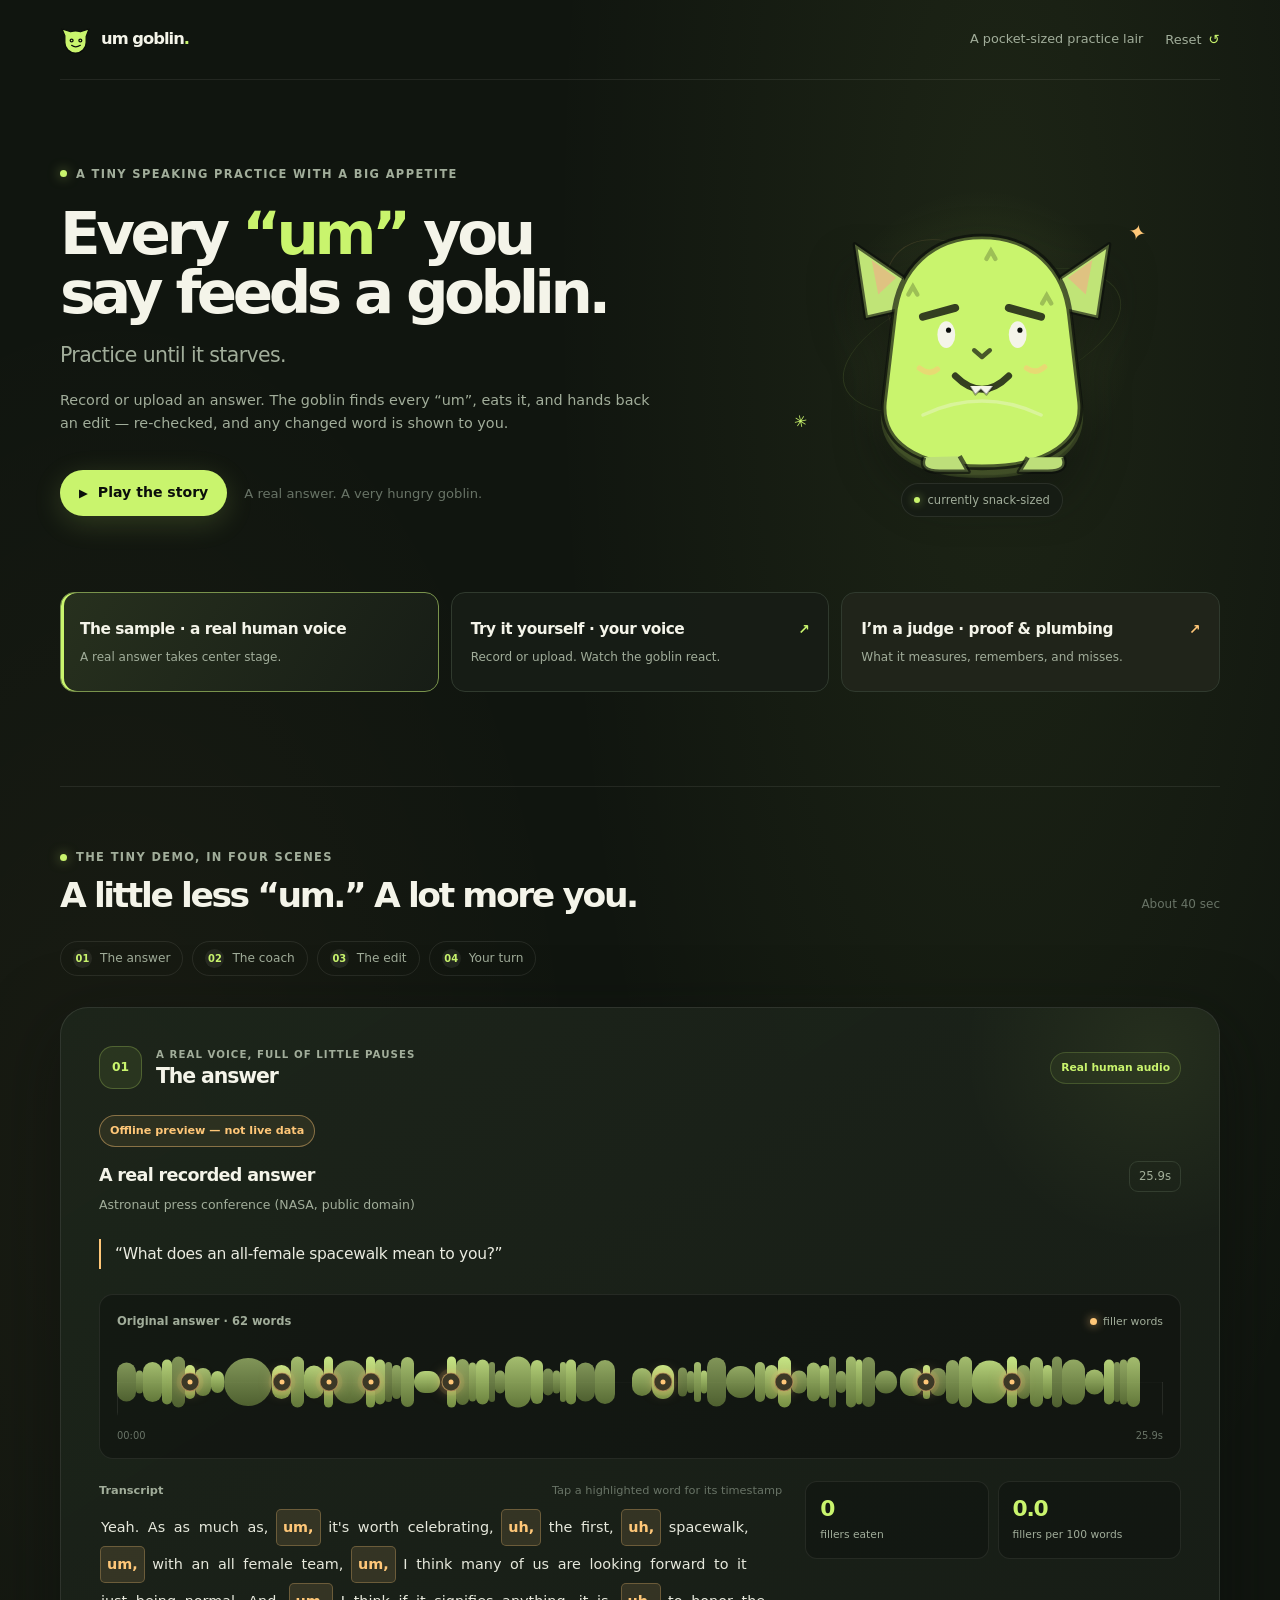
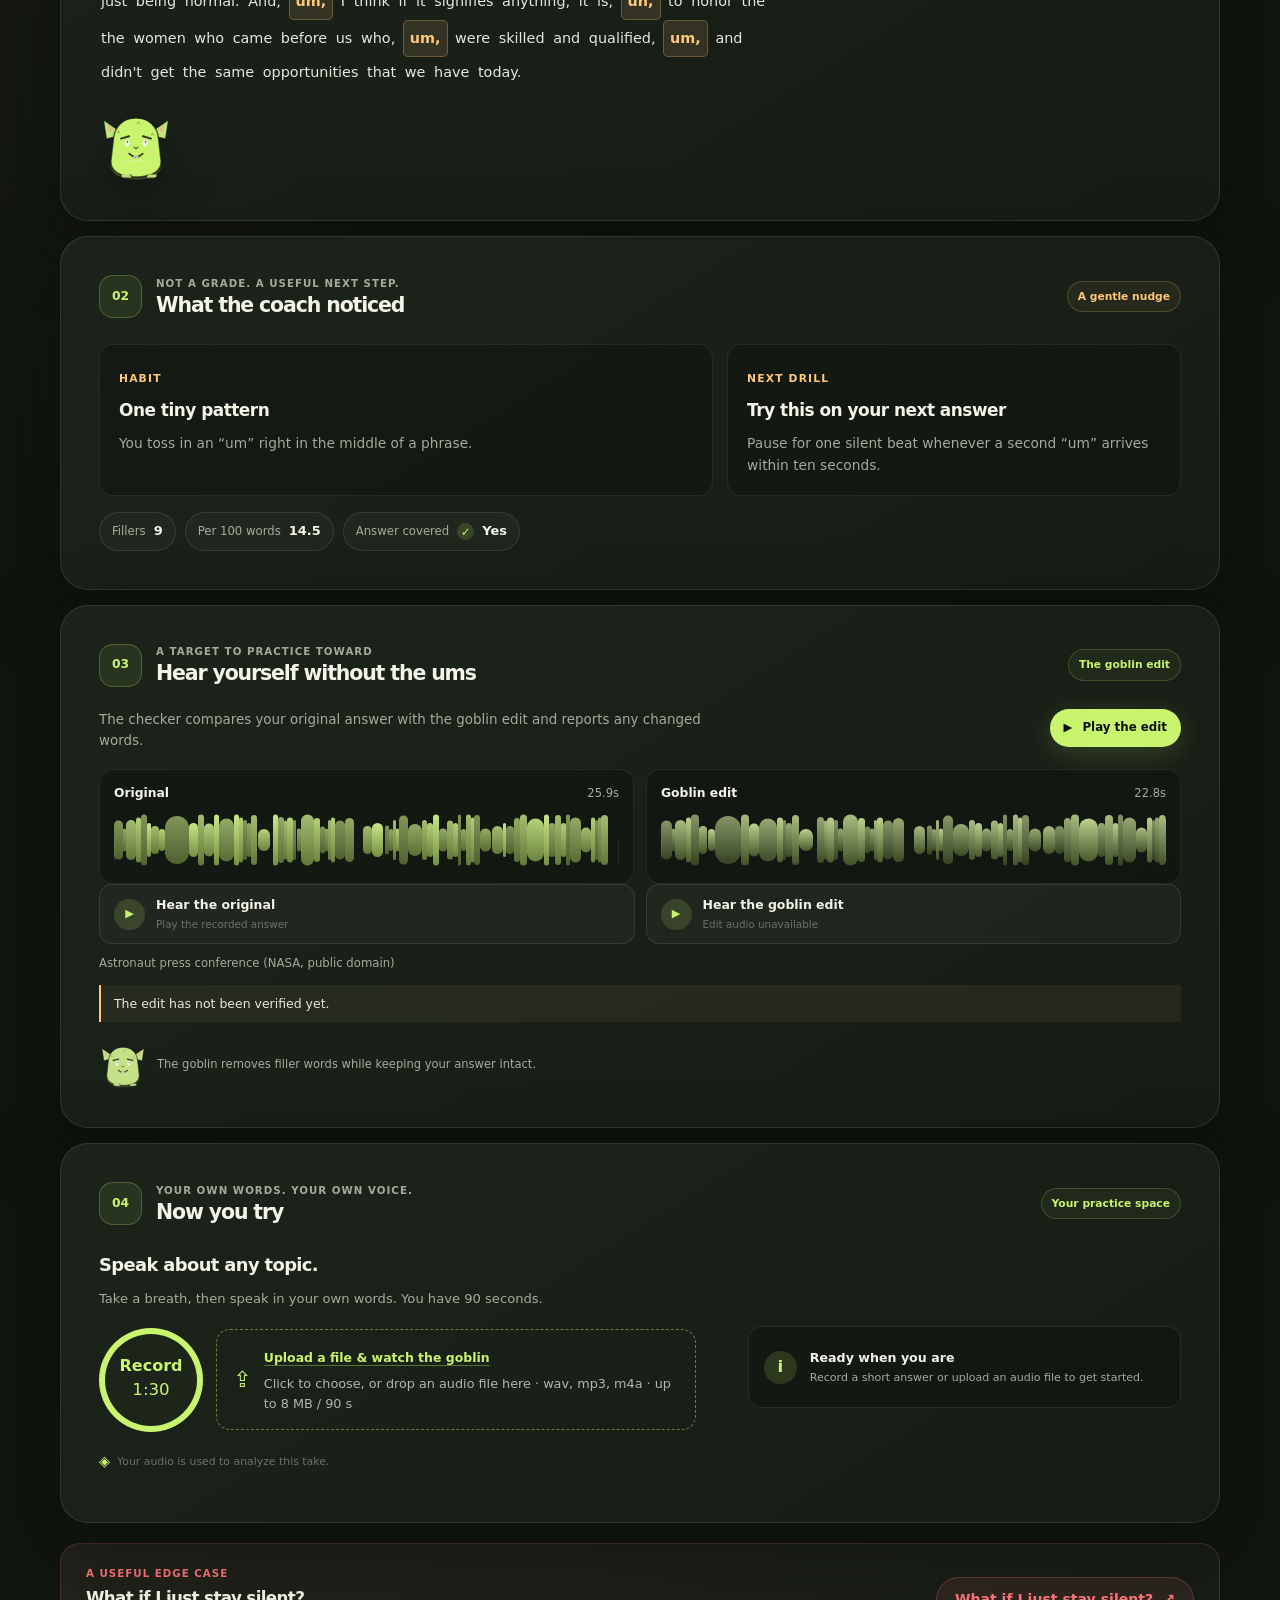
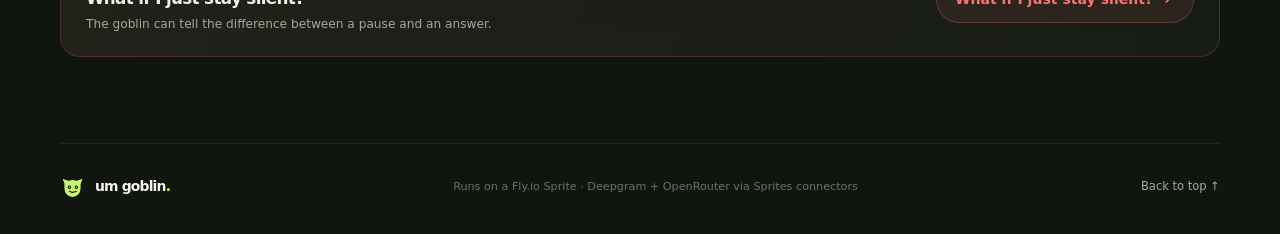
==== public/index.html @ f47adf3f "Wire v0 UI to the live pipeline; narrated story, upload/record/drag-and-drop, checker, QA + live E2E" ====
<!doctype html>
<html lang="en">
  <head>
    <meta charset="utf-8" />
    <meta name="viewport" content="width=device-width, initial-scale=1" />
    <meta name="theme-color" content="#111610" />
    <meta name="description" content="A tiny speaking practice with a big appetite. Feed the goblin your filler words, then practice until it starves." />
    <title>Um Goblin — speaking practice with a big appetite</title>
    <link rel="stylesheet" href="./styles.css" />
    <script defer src="./take.js"></script>
    <script defer src="./app.js"></script>
  </head>
  <body class="ug-body">
    <a class="ug-skip-link" href="#ug-main">Skip to the story</a>
    <header class="ug-topbar">
      <a class="ug-brand" href="#top" aria-label="Um Goblin home">
        <span class="ug-brand-mark" aria-hidden="true">
          <svg viewBox="0 0 32 32" role="presentation"><path d="M5 12 2 5l9 3a15 15 0 0 1 10 0l9-3-3 8v6a11 11 0 0 1-22 0z"/><circle cx="12" cy="17" r="1.5"/><circle cx="21" cy="17" r="1.5"/><path d="M12 22q4 3 9 0"/></svg>
        </span>
        <span class="ug-brand-word">um goblin<span class="ug-brand-period">.</span></span>
      </a>
      <div class="ug-topbar-right">
        <span class="ug-topbar-note">A pocket-sized practice lair</span>
        <button class="ug-reset-button" type="button" data-action="reset">Reset <span aria-hidden="true">↺</span></button>
      </div>
    </header>

    <main id="ug-main" class="ug-main">
      <section id="top" class="ug-hero" aria-labelledby="ug-hero-title">
        <div class="ug-hero-copy" id="ug-hero-copy"></div>
        <div class="ug-hero-art-wrap" aria-label="An original green goblin, ready for a snack">
          <div class="ug-art-orbit ug-art-orbit-one"></div>
          <div class="ug-art-orbit ug-art-orbit-two"></div>
          <span class="ug-art-spark ug-art-spark-one" aria-hidden="true">✦</span>
          <span class="ug-art-spark ug-art-spark-two" aria-hidden="true">✳</span>
          <div class="ug-goblin-art ug-goblin-hero" id="ug-hero-goblin" aria-hidden="true">
            <svg viewBox="0 0 260 265" role="presentation" class="ug-goblin-svg">
              <path class="ug-ear" d="M60 76 16 46l10 66 39-9M200 76l44-30-10 66-39-9" />
              <path class="ug-ear-inner" d="m53 76-22-16 6 31m170-15 22-16-6 31" />
              <path class="ug-goblin-body" d="M51 111c4-43 34-72 79-72s75 29 79 72l9 77c3 34-27 58-88 58s-91-24-88-58z" />
              <path class="ug-brow" d="m77 111 29-8m48 0 29 8" />
              <ellipse class="ug-eye" cx="98" cy="127" rx="8" ry="12" />
              <ellipse class="ug-eye" cx="162" cy="127" rx="8" ry="12" />
              <circle class="ug-eye-glint" cx="100" cy="123" r="2.3" />
              <circle class="ug-eye-glint" cx="164" cy="123" r="2.3" />
              <path class="ug-nose" d="m123 141 7 6 7-6" />
              <path class="ug-mouth" id="ug-hero-mouth" d="M106 164q24 24 48 0" />
              <path class="ug-tooth" d="m119 173 5 8 5-5 5 5 6-8" />
              <path class="ug-cheek" d="M74 157q9 7 16 1m80-1q8 6 16-1" />
              <path class="ug-tummy" d="M77 199q53-25 106 0" />
              <path class="ug-foot" d="M78 237q-5 13 14 13h26l-8-14m61 1-8 13h26q19 0 14-13" />
              <path class="ug-spot" d="m64 91 4-7 4 7m112 8 4-7 4 7m-58-40 4-7 4 7" />
            </svg>
          </div>
          <div class="ug-art-caption"><span class="ug-status-pip"></span> currently snack-sized</div>
        </div>
      </section>

      <nav class="ug-entry-nav" id="ug-entry-cards" aria-label="Choose your way in"></nav>

      <section class="ug-story-shell" id="ug-story" aria-labelledby="ug-story-title">
        <div class="ug-story-heading">
          <div>
            <p class="ug-eyebrow"><span class="ug-eyebrow-dot"></span>The tiny demo, in four scenes</p>
            <h2 id="ug-story-title">A little less “um.” A lot more you.</h2>
          </div>
          <div class="ug-story-controls">
            <span class="ug-story-time" id="ug-story-time"></span>
          </div>
        </div>
        <div class="ug-story-guide" id="ug-story-guide" hidden aria-live="polite">
          <div class="ug-story-guide-top"><strong id="ug-story-progress">Scene 1/4</strong><div class="ug-story-progress-track" role="progressbar" aria-label="Story progress" aria-valuemin="1" aria-valuemax="4" aria-valuenow="1"><span id="ug-story-progress-fill"></span></div><div class="ug-story-guide-actions"><button class="ug-story-control" type="button" data-action="pause-story" id="ug-story-pause">Pause</button><button class="ug-story-control" type="button" data-action="skip-story">Skip story</button></div></div>
          <p id="ug-story-caption">Listen: a real astronaut answer. Every glowing mark is an “um.”</p>
          <div class="ug-story-guide-bottom"><button class="ug-story-control ug-story-control-next" type="button" data-action="next-story" id="ug-story-next">Next ›</button></div>
        </div>
        <div class="ug-story-end-actions" id="ug-story-end-actions" hidden><button class="ug-story-control" type="button" data-action="replay-story">↺ Watch again</button><button class="ug-story-control ug-story-control-next" type="button" data-action="try-now">🎙 Try it with your voice</button></div>
        <nav class="ug-scene-nav" aria-label="Story scenes">
          <a href="#ug-scene-take"><span class="ug-scene-nav-number" data-scene-number="0"></span><span>The answer</span></a>
          <a href="#ug-scene-coach"><span class="ug-scene-nav-number" data-scene-number="1"></span><span>The coach</span></a>
          <a href="#ug-scene-edit"><span class="ug-scene-nav-number" data-scene-number="2"></span><span>The edit</span></a>
          <a href="#ug-scene-try"><span class="ug-scene-nav-number" data-scene-number="3"></span><span>Your turn</span></a>
        </nav>

        <article class="ug-scene-card ug-scene-answer" id="ug-scene-take" aria-labelledby="ug-take-title">
          <div class="ug-scene-heading"><span class="ug-scene-index" data-scene-number="0"></span><div><p class="ug-kicker">A real voice, full of little pauses</p><h3 id="ug-take-title">The answer</h3></div><span class="ug-scene-tag">Real human audio</span></div>
          <div id="ug-take-content"></div>
        </article>

        <article class="ug-scene-card" id="ug-scene-coach" aria-labelledby="ug-coach-title">
          <div class="ug-scene-heading"><span class="ug-scene-index" data-scene-number="1"></span><div><p class="ug-kicker">Not a grade. A useful next step.</p><h3 id="ug-coach-title">What the coach noticed</h3></div><span class="ug-scene-tag ug-scene-tag-amber">A gentle nudge</span></div>
          <div id="ug-coach-content"></div>
        </article>

        <article class="ug-scene-card" id="ug-scene-edit" aria-labelledby="ug-edit-title">
          <div class="ug-scene-heading"><span class="ug-scene-index" data-scene-number="2"></span><div><p class="ug-kicker">A target to practice toward</p><h3 id="ug-edit-title">Hear yourself without the ums</h3></div><span class="ug-scene-tag">The goblin edit</span></div>
          <div id="ug-edit-content"></div>
          <div class="ug-story-comparison" id="ug-story-comparison" hidden><strong id="ug-story-word-counts"></strong><p id="ug-story-changed-words"></p></div>
        </article>

        <article class="ug-scene-card ug-try-card" id="ug-scene-try" aria-labelledby="ug-try-title">
          <div class="ug-scene-heading"><span class="ug-scene-index" data-scene-number="3"></span><div><p class="ug-kicker">Your own words. Your own voice.</p><h3 id="ug-try-title">Now you try</h3></div><span class="ug-scene-tag ug-scene-tag-lime">Your practice space</span></div>
          <div id="ug-try-content"></div>
        </article>

        <section class="ug-silence-check" aria-labelledby="ug-silence-title">
          <div class="ug-silence-copy"><p class="ug-kicker">A useful edge case</p><h3 id="ug-silence-title">What if I just stay silent?</h3><p>The goblin can tell the difference between a pause and an answer.</p></div>
          <button class="ug-button ug-button-blocked" type="button" data-action="silence">What if I just stay silent? <span aria-hidden="true">↗</span></button>
          <div class="ug-silence-result" id="ug-silence-result" hidden aria-live="polite"></div>
        </section>
      </section>
    </main>

    <div class="ug-eating-spotlight" id="ug-eating-spotlight" hidden aria-hidden="true">
      <div class="ug-spotlight-shade"></div>
      <div class="ug-spotlight-content">
        <p class="ug-spotlight-kicker">THE GOBLIN’S BIG MOMENT</p>
        <div class="ug-spotlight-goblin" id="ug-spotlight-goblin"></div>
        <p class="ug-spotlight-caption" id="ug-spotlight-caption"></p>
        <div class="ug-spotlight-transcript" id="ug-spotlight-transcript"></div>
        <div class="ug-spotlight-controls"><button class="ug-story-control" type="button" data-action="pause-story">Pause</button><button class="ug-story-control" type="button" data-action="skip-story">Skip story</button><button class="ug-story-control" type="button" data-action="reset">Reset</button>
        <button class="ug-story-control ug-spotlight-next" type="button" data-action="next-story">Next ›</button>
        </div>
      </div>
    </div>

    <aside class="ug-judge-drawer" id="ug-judge-drawer" role="dialog" aria-modal="true" aria-labelledby="ug-judge-title" hidden>
      <div class="ug-drawer-backdrop" data-action="close-judge" tabindex="-1" aria-hidden="true"></div>
      <div class="ug-drawer-panel">
        <div class="ug-drawer-header"><div><p class="ug-eyebrow"><span class="ug-eyebrow-dot"></span>Proof &amp; plumbing</p><h2 id="ug-judge-title">Okay, judge away.</h2></div><button class="ug-icon-button" type="button" data-action="close-judge" aria-label="Close judge panel">×</button></div>
        <div class="ug-judge-content" id="ug-judge-content"></div>
      </div>
    </aside>

    <footer class="ug-footer">
      <a class="ug-brand ug-footer-brand" href="#top"><span class="ug-brand-mark" aria-hidden="true"><svg viewBox="0 0 32 32" role="presentation"><path d="M5 12 2 5l9 3a15 15 0 0 1 10 0l9-3-3 8v6a11 11 0 0 1-22 0z"/><circle cx="12" cy="17" r="1.5"/><circle cx="21" cy="17" r="1.5"/><path d="M12 22q4 3 9 0"/></svg></span><span class="ug-brand-word">um goblin<span class="ug-brand-period">.</span></span></a>
      <p>Runs on a Fly.io Sprite <span aria-hidden="true">·</span> Deepgram + OpenRouter via Sprites connectors</p>
      <a class="ug-back-top" href="#top">Back to top ↑</a>
    </footer>
    <div class="ug-toast" id="ug-toast" role="status" aria-live="polite"></div>
  </body>
</html>
---- public/styles.css ----
:root {
  color-scheme: dark;
  --ug-lime: #c9f46d;
  --ug-amber: #ffc778;
  --ug-blocked: #ff777b;
  --ug-night: #10150f;
  --ug-deep: #0b0e0b;
  --ug-panel: #171d16;
  --ug-panel-raised: #1d251b;
  --ug-line: #303a2e;
  --ug-copy: #f4f4e9;
  --ug-muted: #a1ad9a;
  --ug-dim: #687366;
  --ug-shadow: 0 22px 70px color-mix(in srgb, var(--ug-deep) 52%, transparent);
  --ug-glow: 0 0 38px color-mix(in srgb, var(--ug-lime) 15%, transparent);
  --ug-radius-xl: 28px;
  --ug-radius-lg: 20px;
  --ug-radius-md: 14px;
  --ug-radius-sm: 10px;
  font-family: Inter, ui-sans-serif, system-ui, -apple-system, BlinkMacSystemFont, "Segoe UI", sans-serif;
  background: var(--ug-night);
  color: var(--ug-copy);
  font-synthesis: none;
  text-rendering: optimizeLegibility;
}

* { box-sizing: border-box; }
html { scroll-behavior: smooth; scroll-padding-top: 32px; }
body.ug-body {
  min-width: 320px;
  margin: 0;
  overflow-x: hidden;
  background:
    radial-gradient(ellipse at 78% 8%, color-mix(in srgb, var(--ug-lime) 7%, transparent), transparent 28rem),
    radial-gradient(ellipse at 9% 35%, color-mix(in srgb, var(--ug-amber) 4%, transparent), transparent 30rem),
    var(--ug-night);
  color: var(--ug-copy);
  font-size: clamp(0.94rem, 0.8rem + 0.3vw, 1.06rem);
  line-height: 1.6;
}
button, input { font: inherit; }
button, a { -webkit-tap-highlight-color: transparent; }
a { color: inherit; }
button { color: inherit; }
::selection { color: var(--ug-deep); background: var(--ug-lime); }

.ug-skip-link {
  position: fixed;
  z-index: 100;
  top: 12px;
  left: 12px;
  padding: 10px 14px;
  transform: translateY(-160%);
  border-radius: var(--ug-radius-sm);
  background: var(--ug-lime);
  color: var(--ug-deep);
  font-weight: 750;
}
.ug-skip-link:focus { transform: translateY(0); }
.ug-topbar, .ug-main, .ug-footer { width: min(1160px, calc(100% - 56px)); margin-inline: auto; }
.ug-topbar {
  min-height: 80px;
  display: flex;
  justify-content: space-between;
  align-items: center;
  border-bottom: 1px solid color-mix(in srgb, var(--ug-copy) 8%, transparent);
}
.ug-brand { display: inline-flex; align-items: center; gap: 10px; text-decoration: none; }
.ug-brand-mark { width: 31px; height: 31px; display: grid; place-items: center; color: var(--ug-lime); }
.ug-brand-mark svg { width: 100%; height: 100%; fill: currentColor; stroke: var(--ug-deep); stroke-width: 1.3; stroke-linecap: round; stroke-linejoin: round; }
.ug-brand-word { font-size: 1.02rem; font-weight: 780; letter-spacing: -0.06em; }
.ug-brand-period { color: var(--ug-lime); }
.ug-topbar-right { display: flex; align-items: center; gap: 22px; }
.ug-topbar-note { color: var(--ug-muted); font-size: 0.8rem; }
.ug-reset-button, .ug-back-top { border: 0; padding: 8px 0; background: transparent; color: var(--ug-muted); font-size: 0.81rem; text-decoration: none; cursor: pointer; transition: color 160ms ease, transform 160ms ease; }
.ug-reset-button span { padding-left: 3px; color: var(--ug-lime); font-size: 1.05em; }
.ug-reset-button:hover, .ug-back-top:hover { color: var(--ug-copy); }
.ug-reset-button:active { transform: rotate(-8deg) scale(0.97); }

.ug-main { padding-bottom: 86px; }
.ug-hero {
  position: relative;
  display: grid;
  grid-template-columns: minmax(0, 1.12fr) minmax(320px, 0.88fr);
  align-items: center;
  gap: clamp(32px, 6vw, 88px);
  min-height: 510px;
  padding: 58px 0 46px;
}
.ug-hero-copy { position: relative; z-index: 1; max-width: 650px; }
.ug-eyebrow, .ug-kicker {
  display: flex;
  align-items: center;
  gap: 9px;
  margin: 0;
  color: var(--ug-muted);
  font-size: clamp(0.67rem, 0.62rem + 0.12vw, 0.75rem);
  font-weight: 720;
  letter-spacing: 0.12em;
  line-height: 1.4;
  text-transform: uppercase;
}
.ug-eyebrow-dot { width: 7px; height: 7px; flex: 0 0 auto; border-radius: 50%; background: var(--ug-lime); box-shadow: 0 0 12px color-mix(in srgb, var(--ug-lime) 55%, transparent); }
.ug-hero h1 {
  max-width: 730px;
  margin: 23px 0 16px;
  font-size: clamp(3.15rem, 4.65vw, 5.35rem);
  font-weight: 790;
  letter-spacing: -0.075em;
  line-height: 0.99;
  text-wrap: balance;
}
.ug-headline-mark { color: var(--ug-lime); }
.ug-hero-subtitle { margin: 0; color: var(--ug-muted); font-size: clamp(1.15rem, 1.6vw, 1.42rem); letter-spacing: -0.03em; }
.ug-hero-explanation { max-width: 590px; margin: 17px 0 0; color: var(--ug-muted); font-size: 0.9rem; line-height: 1.65; }
.ug-hero-actions { display: flex; flex-wrap: wrap; align-items: center; gap: 17px; margin-top: 34px; }
.ug-hero-caption { color: var(--ug-dim); font-size: 0.82rem; }
.ug-button {
  min-height: 46px;
  display: inline-flex;
  justify-content: center;
  align-items: center;
  gap: 10px;
  border: 1px solid transparent;
  border-radius: 999px;
  padding: 11px 18px;
  font-size: 0.88rem;
  font-weight: 760;
  line-height: 1.1;
  text-decoration: none;
  cursor: pointer;
  transition: transform 180ms ease, border-color 180ms ease, background-color 180ms ease, box-shadow 180ms ease;
}
.ug-button:hover { transform: translateY(-2px); }
.ug-button:active { transform: translateY(1px) scale(0.98); }
.ug-button:focus-visible, .ug-reset-button:focus-visible, .ug-icon-button:focus-visible, .ug-scene-nav a:focus-visible, .ug-entry-card:focus-visible, .ug-transcript-word:focus-visible, .ug-audio-button:focus-visible, .ug-text-button:focus-visible, .ug-upload-label:focus-within, .ug-back-top:focus-visible { outline: 3px solid color-mix(in srgb, var(--ug-lime) 75%, transparent); outline-offset: 4px; }
.ug-button-primary { color: var(--ug-deep); background: var(--ug-lime); box-shadow: 0 7px 28px color-mix(in srgb, var(--ug-lime) 17%, transparent); }
.ug-button-primary:hover { background: color-mix(in srgb, var(--ug-lime) 88%, var(--ug-copy)); box-shadow: 0 10px 34px color-mix(in srgb, var(--ug-lime) 24%, transparent); }
.ug-play-icon { font-size: 0.72rem; }
.ug-hero-art-wrap { position: relative; min-height: 360px; display: grid; place-items: center; isolation: isolate; }
.ug-hero-art-wrap::before { position: absolute; z-index: -1; width: 310px; height: 310px; border-radius: 50%; background: radial-gradient(circle, color-mix(in srgb, var(--ug-lime) 13%, transparent), transparent 69%); content: ""; }
.ug-art-orbit { position: absolute; width: 290px; height: 290px; border: 1px solid color-mix(in srgb, var(--ug-lime) 11%, transparent); border-radius: 50%; transform: rotate(-18deg) scaleY(0.42); }
.ug-art-orbit-two { width: 245px; height: 245px; border-color: color-mix(in srgb, var(--ug-amber) 12%, transparent); transform: rotate(48deg) scaleY(0.57); }
.ug-art-spark { position: absolute; z-index: 2; color: var(--ug-amber); font-size: 1.35rem; }
.ug-art-spark-one { top: 55px; right: 74px; transform: rotate(13deg); }
.ug-art-spark-two { bottom: 86px; left: 51px; color: var(--ug-lime); font-size: 1rem; transform: rotate(-12deg); }
.ug-goblin-art { position: relative; width: min(290px, 74vw); filter: drop-shadow(0 22px 24px color-mix(in srgb, var(--ug-deep) 46%, transparent)); animation: ug-goblin-bob 3.6s ease-in-out infinite; }
.ug-goblin-svg { display: block; width: 100%; overflow: visible; }
.ug-ear { fill: color-mix(in srgb, var(--ug-lime) 77%, var(--ug-muted)); stroke: color-mix(in srgb, var(--ug-deep) 62%, transparent); stroke-width: 4; stroke-linejoin: round; }
.ug-ear-inner { fill: color-mix(in srgb, var(--ug-amber) 70%, var(--ug-muted)); opacity: 0.9; }
.ug-goblin-body { fill: var(--ug-lime); stroke: color-mix(in srgb, var(--ug-deep) 66%, transparent); stroke-width: 5; stroke-linejoin: round; transform-origin: center; transition: transform 350ms cubic-bezier(0.2, 1.3, 0.4, 1), filter 350ms ease; }
.ug-goblin-svg .ug-goblin-body { filter: drop-shadow(0 7px 0 color-mix(in srgb, var(--ug-lime) 24%, transparent)); }
.ug-brow { fill: none; stroke: color-mix(in srgb, var(--ug-deep) 78%, transparent); stroke-width: 7; stroke-linecap: round; }
.ug-eye { fill: var(--ug-copy); transform-box: fill-box; transform-origin: center; animation: ug-blink 6.4s infinite; }
.ug-eye-glint { fill: var(--ug-deep); }
.ug-nose { fill: none; stroke: color-mix(in srgb, var(--ug-deep) 68%, transparent); stroke-width: 4; stroke-linecap: round; stroke-linejoin: round; }
.ug-mouth { fill: none; stroke: color-mix(in srgb, var(--ug-deep) 78%, transparent); stroke-width: 6; stroke-linecap: round; transition: d 220ms ease; }
.ug-tooth { fill: var(--ug-copy); stroke: color-mix(in srgb, var(--ug-deep) 36%, transparent); stroke-width: 1.6; stroke-linejoin: round; }
.ug-cheek { fill: none; stroke: color-mix(in srgb, var(--ug-amber) 73%, transparent); stroke-width: 5; stroke-linecap: round; opacity: 0.78; }
.ug-tummy { fill: none; stroke: color-mix(in srgb, var(--ug-copy) 36%, transparent); stroke-width: 3; stroke-linecap: round; }
.ug-foot { fill: color-mix(in srgb, var(--ug-lime) 71%, var(--ug-muted)); stroke: color-mix(in srgb, var(--ug-deep) 66%, transparent); stroke-width: 4; stroke-linejoin: round; }
.ug-spot { fill: none; stroke: color-mix(in srgb, var(--ug-deep) 23%, transparent); stroke-width: 4; stroke-linecap: round; }
.ug-goblin-art.ug-is-fed .ug-goblin-body { transform: scale(var(--ug-fed-scale, 1.08)); filter: saturate(1.12) drop-shadow(0 9px 0 color-mix(in srgb, var(--ug-lime) 32%, transparent)); }
.ug-goblin-art.ug-is-fed .ug-mouth { d: path("M105 159q25 36 50 0"); }
.ug-goblin-art.ug-audio-mouth-moving .ug-mouth { animation: ug-mouth-talk 180ms ease-in-out infinite alternate; }
.ug-offline-label { display: inline-flex; margin: 0 0 14px; border: 1px solid color-mix(in srgb, var(--ug-amber) 44%, transparent); border-radius: 999px; padding: 6px 10px; color: var(--ug-amber); background: color-mix(in srgb, var(--ug-amber) 8%, transparent); font-size: 0.7rem; font-weight: 700; }
.ug-art-caption { position: absolute; bottom: 4px; display: inline-flex; align-items: center; gap: 8px; border: 1px solid color-mix(in srgb, var(--ug-copy) 9%, transparent); border-radius: 999px; padding: 7px 12px; color: var(--ug-muted); background: color-mix(in srgb, var(--ug-panel) 85%, transparent); font-size: 0.72rem; }
.ug-status-pip { width: 6px; height: 6px; border-radius: 50%; background: var(--ug-lime); box-shadow: 0 0 9px color-mix(in srgb, var(--ug-lime) 65%, transparent); }

.ug-entry-nav { display: grid; grid-template-columns: repeat(3, minmax(0, 1fr)); gap: 12px; margin: 2px 0 94px; }
.ug-entry-card { position: relative; display: flex; flex-direction: column; min-height: 100px; justify-content: center; gap: 7px; overflow: hidden; border: 1px solid var(--ug-line); border-radius: var(--ug-radius-md); padding: 17px 19px; background: color-mix(in srgb, var(--ug-panel) 92%, transparent); text-decoration: none; transition: transform 180ms ease, border-color 180ms ease, background 180ms ease; }
.ug-entry-card:hover { transform: translateY(-3px); border-color: color-mix(in srgb, var(--ug-lime) 45%, var(--ug-line)); background: var(--ug-panel-raised); }
.ug-entry-card.ug-entry-card-active { border-color: color-mix(in srgb, var(--ug-lime) 48%, var(--ug-line)); background: linear-gradient(120deg, color-mix(in srgb, var(--ug-lime) 9%, var(--ug-panel)), var(--ug-panel)); box-shadow: inset 3px 0 var(--ug-lime); }
.ug-entry-card.ug-entry-card-judge { background: color-mix(in srgb, var(--ug-amber) 4%, var(--ug-panel)); }
.ug-entry-title { display: flex; align-items: center; justify-content: space-between; gap: 12px; font-size: 0.96rem; font-weight: 740; letter-spacing: -0.03em; }
.ug-entry-title span:last-child { color: var(--ug-lime); font-size: 0.86rem; transition: transform 180ms ease; }
.ug-entry-card:hover .ug-entry-title span:last-child { transform: translateX(3px); }
.ug-entry-meta { color: var(--ug-muted); font-size: 0.75rem; }
.ug-entry-card-judge .ug-entry-title span:last-child { color: var(--ug-amber); }

.ug-story-shell { border-top: 1px solid color-mix(in srgb, var(--ug-copy) 8%, transparent); padding-top: 62px; }
.ug-story-heading { display: flex; align-items: flex-end; justify-content: space-between; gap: 24px; margin-bottom: 27px; }
.ug-story-heading h2 { margin: 11px 0 0; font-size: clamp(1.8rem, 2.7vw, 2.65rem); font-weight: 740; letter-spacing: -0.07em; line-height: 1.1; }
.ug-story-controls { display: flex; align-items: center; gap: 14px; flex: 0 0 auto; }
.ug-story-play { min-height: 42px; padding: 10px 16px; font-size: 0.79rem; }
.ug-story-time { min-width: 68px; color: var(--ug-dim); font-size: 0.75rem; text-align: right; }
.ug-scene-nav { display: flex; gap: 9px; overflow-x: auto; padding: 0 0 16px; scrollbar-width: thin; }
.ug-scene-nav a { display: inline-flex; align-items: center; gap: 8px; flex: 0 0 auto; border: 1px solid color-mix(in srgb, var(--ug-copy) 9%, transparent); border-radius: 999px; padding: 7px 12px; color: var(--ug-muted); font-size: 0.76rem; text-decoration: none; transition: border-color 180ms ease, color 180ms ease, background 180ms ease; }
.ug-scene-nav a:hover { border-color: color-mix(in srgb, var(--ug-lime) 40%, transparent); color: var(--ug-copy); }
.ug-scene-nav-number { display: grid; width: 19px; height: 19px; place-items: center; border-radius: 50%; background: color-mix(in srgb, var(--ug-copy) 8%, transparent); color: var(--ug-lime); font-size: 0.62rem; font-weight: 780; }
.ug-story-guide { position: sticky; z-index: 35; top: 8px; margin: 0 0 16px; border: 1px solid color-mix(in srgb, var(--ug-lime) 32%, var(--ug-line)); border-radius: var(--ug-radius-md); padding: 16px 20px; background: color-mix(in srgb, var(--ug-panel-raised) 94%, transparent); box-shadow: var(--ug-shadow); backdrop-filter: blur(14px); }
.ug-story-guide[hidden] { display: none; }
.ug-story-guide-top, .ug-story-guide-actions { display: flex; align-items: center; gap: 10px; }
.ug-story-guide-top { justify-content: space-between; color: var(--ug-lime); font-size: 0.72rem; font-weight: 750; letter-spacing: 0.04em; text-transform: uppercase; }
.ug-story-progress-track { flex: 1; height: 4px; max-width: 280px; overflow: hidden; border-radius: 999px; background: color-mix(in srgb, var(--ug-copy) 12%, transparent); }
.ug-story-progress-track span { display: block; width: 25%; height: 100%; border-radius: inherit; background: var(--ug-lime); transition: width 300ms ease; }
.ug-story-guide-actions { text-transform: none; letter-spacing: 0; }
.ug-story-control { border: 1px solid var(--ug-line); border-radius: 999px; padding: 6px 11px; color: var(--ug-copy); background: var(--ug-panel); font-size: 0.72rem; cursor: pointer; }
.ug-story-control:hover { border-color: var(--ug-lime); }
.ug-story-control:disabled { opacity: 0.55; cursor: default; }
.ug-story-guide p { margin: 12px 0 0; color: var(--ug-copy); font-size: clamp(1rem, 1.8vw, 1.35rem); font-weight: 650; line-height: 1.35; letter-spacing: -0.025em; }
.ug-story-guide-bottom { display: flex; justify-content: flex-end; margin-top: 12px; }
.ug-story-guide-bottom > span { flex: 1; }
.ug-story-control-next { border-color: color-mix(in srgb, var(--ug-lime) 45%, var(--ug-line)); color: var(--ug-deep); background: var(--ug-lime); font-weight: 750; }
.ug-story-comparison { margin-top: 14px; border: 1px solid color-mix(in srgb, var(--ug-lime) 30%, var(--ug-line)); border-radius: 12px; padding: 14px 16px; background: color-mix(in srgb, var(--ug-lime) 7%, var(--ug-panel)); }
.ug-story-comparison[hidden] { display: none; }
.ug-story-comparison strong { display: block; color: var(--ug-copy); font-size: clamp(1.05rem, 2vw, 1.5rem); line-height: 1.35; letter-spacing: -0.035em; }
.ug-story-comparison p { margin: 8px 0 0; color: var(--ug-lime); font-size: 0.82rem; font-weight: 650; line-height: 1.5; overflow-wrap: anywhere; }
.ug-scene-card { position: relative; margin-top: 15px; border: 1px solid color-mix(in srgb, var(--ug-copy) 10%, transparent); border-radius: var(--ug-radius-xl); padding: clamp(22px, 3.1vw, 38px); background: linear-gradient(148deg, color-mix(in srgb, var(--ug-panel-raised) 96%, transparent), color-mix(in srgb, var(--ug-panel) 98%, transparent)); box-shadow: var(--ug-shadow); scroll-margin-top: 24px; }
.ug-scene-card.ug-scene-current { border-color: color-mix(in srgb, var(--ug-lime) 42%, var(--ug-line)); box-shadow: var(--ug-shadow), 0 0 0 1px color-mix(in srgb, var(--ug-lime) 12%, transparent); }
.ug-scene-answer { overflow: hidden; }
.ug-scene-answer::before { position: absolute; top: -150px; right: -130px; width: 390px; height: 390px; pointer-events: none; border-radius: 50%; background: radial-gradient(circle, color-mix(in srgb, var(--ug-lime) 7%, transparent), transparent 69%); content: ""; }
.ug-scene-heading { position: relative; z-index: 1; display: flex; align-items: center; gap: 14px; margin-bottom: 26px; }
.ug-scene-index { display: grid; width: 43px; height: 43px; flex: 0 0 auto; place-items: center; border: 1px solid color-mix(in srgb, var(--ug-lime) 24%, transparent); border-radius: 14px; background: color-mix(in srgb, var(--ug-lime) 8%, transparent); color: var(--ug-lime); font-size: 0.77rem; font-weight: 770; }
.ug-scene-heading h3 { margin: 3px 0 0; font-size: clamp(1.28rem, 1.6vw, 1.68rem); font-weight: 730; letter-spacing: -0.055em; line-height: 1.2; }
.ug-kicker { font-size: 0.64rem; letter-spacing: 0.1em; }
.ug-scene-tag { display: inline-flex; align-items: center; gap: 6px; margin-left: auto; border: 1px solid color-mix(in srgb, var(--ug-lime) 18%, transparent); border-radius: 999px; padding: 6px 10px; color: var(--ug-lime); background: color-mix(in srgb, var(--ug-lime) 5%, transparent); font-size: 0.67rem; font-weight: 700; white-space: nowrap; }
.ug-scene-tag-amber { border-color: color-mix(in srgb, var(--ug-amber) 20%, transparent); color: var(--ug-amber); background: color-mix(in srgb, var(--ug-amber) 6%, transparent); }
.ug-scene-tag-lime { color: var(--ug-lime); }
.ug-sample-head { display: flex; align-items: flex-start; justify-content: space-between; gap: 22px; margin-bottom: 24px; }
.ug-sample-title { margin: 0 0 5px; font-size: 1.1rem; font-weight: 720; letter-spacing: -0.04em; }
.ug-sample-speaker { margin: 0; color: var(--ug-muted); font-size: 0.78rem; }
.ug-sample-duration { flex: 0 0 auto; border: 1px solid var(--ug-line); border-radius: 9px; padding: 5px 9px; color: var(--ug-muted); font-variant-numeric: tabular-nums; font-size: 0.73rem; }
.ug-question-box { margin-bottom: 25px; border-left: 2px solid var(--ug-amber); padding: 3px 0 3px 14px; color: color-mix(in srgb, var(--ug-copy) 88%, var(--ug-muted)); font-size: clamp(0.97rem, 1.1vw, 1.12rem); letter-spacing: -0.02em; }
.ug-wave-card { border: 1px solid color-mix(in srgb, var(--ug-copy) 8%, transparent); border-radius: var(--ug-radius-md); padding: 17px 17px 14px; background: color-mix(in srgb, var(--ug-deep) 46%, transparent); }
.ug-wave-header { display: flex; justify-content: space-between; align-items: center; gap: 12px; margin-bottom: 12px; }
.ug-wave-label { color: var(--ug-muted); font-size: 0.72rem; font-weight: 650; }
.ug-wave-legend { display: inline-flex; align-items: center; gap: 6px; color: var(--ug-muted); font-size: 0.68rem; }
.ug-wave-legend-dot { width: 7px; height: 7px; border-radius: 50%; background: var(--ug-amber); box-shadow: 0 0 10px color-mix(in srgb, var(--ug-amber) 80%, transparent); }
.ug-wave { position: relative; height: 78px; overflow: hidden; border-radius: 9px; background: linear-gradient(180deg, transparent 49.5%, color-mix(in srgb, var(--ug-copy) 9%, transparent) 50%, transparent 50.8%); }
.ug-playback-cursor { position: absolute; z-index: 3; top: 5px; bottom: 5px; left: 0; width: 2px; background: var(--ug-copy); box-shadow: 0 0 8px color-mix(in srgb, var(--ug-copy) 80%, transparent); pointer-events: none; }
.ug-playback-cursor::before { position: absolute; top: -2px; left: -3px; width: 8px; height: 8px; border-radius: 50%; background: var(--ug-copy); content: ""; }
.ug-wave::before, .ug-wave::after { position: absolute; top: 50%; width: 1px; height: 62%; background: color-mix(in srgb, var(--ug-copy) 9%, transparent); content: ""; }
.ug-wave::before { left: 0; }
.ug-wave::after { right: 0; }
.ug-wave-segment { position: absolute; top: 50%; left: var(--ug-wave-left); width: max(1.5px, var(--ug-wave-width)); height: var(--ug-wave-height); transform: translateY(-50%); border-radius: 999px; background: linear-gradient(180deg, color-mix(in srgb, var(--ug-lime) 74%, var(--ug-copy)), color-mix(in srgb, var(--ug-lime) 58%, transparent)); opacity: var(--ug-wave-opacity, 0.74); transition: left 420ms ease, opacity 360ms ease, height 360ms ease, transform 420ms ease; }
.ug-wave-edit .ug-wave-segment { background: linear-gradient(180deg, color-mix(in srgb, var(--ug-lime) 55%, var(--ug-copy)), color-mix(in srgb, var(--ug-lime) 35%, transparent)); }
.ug-wave-segment.ug-wave-removed { opacity: 0; transform: translate(9px, -50%) scaleY(0.1); }
.ug-filler-marker { position: absolute; z-index: 2; top: 50%; left: var(--ug-wave-left); display: grid; width: 19px; height: 19px; place-items: center; transform: translate(-50%, -50%); border: 1px solid color-mix(in srgb, var(--ug-amber) 55%, transparent); border-radius: 50%; padding: 0; background: color-mix(in srgb, var(--ug-amber) 16%, var(--ug-panel)); box-shadow: 0 0 0 4px color-mix(in srgb, var(--ug-amber) 7%, transparent), 0 0 13px color-mix(in srgb, var(--ug-amber) 53%, transparent); cursor: help; transition: transform 200ms ease, opacity 220ms ease; }
.ug-filler-marker::after { width: 5px; height: 5px; border-radius: 50%; background: var(--ug-amber); content: ""; }
.ug-filler-marker:hover, .ug-filler-marker:focus-visible { transform: translate(-50%, -50%) scale(1.28); outline: 2px solid var(--ug-amber); outline-offset: 2px; }
.ug-filler-marker.ug-marker-eaten { opacity: 0; transform: translate(-50%, -50%) scale(0.35); }
.ug-fly-snack { position: fixed; z-index: 120; width: 13px; height: 13px; border: 2px solid color-mix(in srgb, var(--ug-amber) 72%, var(--ug-copy)); border-radius: 50%; background: var(--ug-amber); box-shadow: 0 0 16px color-mix(in srgb, var(--ug-amber) 80%, transparent); pointer-events: none; }
.ug-eating-spotlight[hidden] { display: none; }
.ug-eating-spotlight { position: fixed; z-index: 120; inset: 0; display: grid; place-items: center; overflow: auto; padding: 24px; }
.ug-spotlight-shade { position: fixed; inset: 0; background: color-mix(in srgb, var(--ug-deep) 92%, transparent); backdrop-filter: blur(7px); animation: ug-fade-in 220ms ease both; }
.ug-spotlight-content { position: relative; z-index: 1; display: flex; width: min(980px, 100%); max-height: 100%; flex-direction: column; align-items: center; overflow: auto; border: 1px solid color-mix(in srgb, var(--ug-lime) 24%, var(--ug-line)); border-radius: 24px; padding: clamp(17px, 3vw, 30px); background: color-mix(in srgb, var(--ug-night) 84%, transparent); box-shadow: 0 30px 100px color-mix(in srgb, var(--ug-deep) 80%, transparent); animation: ug-spotlight-pop 320ms cubic-bezier(.2,.8,.2,1) both; }
.ug-spotlight-kicker { margin: 0; color: var(--ug-lime); font-size: 0.68rem; font-weight: 800; letter-spacing: .14em; }
.ug-spotlight-goblin { display: grid; width: 100%; min-height: 210px; place-items: center; }
.ug-spotlight-goblin-art { width: min(430px, 78vw); filter: drop-shadow(0 24px 36px color-mix(in srgb, var(--ug-lime) 24%, transparent)); transform: scale(var(--ug-spotlight-scale, 1)); transition: transform 260ms cubic-bezier(.2,1.3,.4,1); }
.ug-spotlight-goblin-art .ug-goblin-body { transform: scale(1.04); }
.ug-spotlight-caption { margin: 0 0 12px; color: var(--ug-copy); font-size: clamp(1rem, 2vw, 1.3rem); font-weight: 730; text-align: center; }
.ug-spotlight-transcript { width: 100%; max-height: 25vh; overflow: auto; border: 1px solid color-mix(in srgb, var(--ug-copy) 10%, transparent); border-radius: 14px; padding: 11px 15px; background: color-mix(in srgb, var(--ug-deep) 58%, transparent); }
.ug-spotlight-transcript .ug-transcript { margin: 0; color: var(--ug-copy); font-size: clamp(.82rem, 1.3vw, 1rem); line-height: 2; }
.ug-spotlight-transcript .ug-transcript-word.ug-is-filler { position: relative; z-index: 1; }
.ug-spotlight-transcript .ug-transcript-word.ug-is-filler.ug-spotlight-pill-eaten { opacity: .28; text-decoration: line-through; filter: grayscale(1); transition: opacity .3s, filter .3s; }
.ug-spotlight-transcript .ug-transcript-word.ug-is-filler.ug-spotlight-pill-target { box-shadow: 0 0 0 2px var(--ug-amber, #f2b84b), 0 0 18px rgba(242,184,75,.55); }
.ug-pill-flyer { box-shadow: 0 0 22px rgba(242,184,75,.7); font-size: 1.15em; }
.ug-chomp { animation: ug-chomp .36s ease-in-out; transform-origin: center; }
@keyframes ug-chomp { 0%,100% { transform: scaleY(1); } 40% { transform: scaleY(1.9) scaleX(1.15); } 70% { transform: scaleY(.6); } }
.ug-spotlight-next { align-self: flex-end; margin-top: 12px; border-color: color-mix(in srgb, var(--ug-lime) 45%, var(--ug-line)); color: var(--ug-deep); background: var(--ug-lime); font-weight: 750; }
.ug-wave-scale { display: flex; justify-content: space-between; gap: 10px; margin-top: 7px; color: var(--ug-dim); font-size: 0.62rem; font-variant-numeric: tabular-nums; }
.ug-wave-animate { animation: ug-wave-arrive 450ms ease both; }
.ug-take-bottom { display: grid; grid-template-columns: minmax(0, 1fr) minmax(200px, 0.55fr); gap: 23px; align-items: start; margin-top: 22px; }
.ug-transcript-label { display: flex; justify-content: space-between; gap: 10px; margin: 0 0 10px; color: var(--ug-muted); font-size: 0.71rem; font-weight: 680; }
.ug-transcript-help { color: var(--ug-dim); font-weight: 450; }
.ug-transcript { margin: 0; color: color-mix(in srgb, var(--ug-copy) 83%, var(--ug-muted)); font-size: 0.9rem; line-height: 2.15; }
.ug-transcript-word { display: inline; border: 0; border-radius: 5px; padding: 1px 2px; background: transparent; color: inherit; font-size: inherit; line-height: inherit; }
.ug-transcript-word.ug-is-filler { margin-inline: 1px; border: 1px solid color-mix(in srgb, var(--ug-amber) 27%, transparent); padding: 2px 6px; background: color-mix(in srgb, var(--ug-amber) 12%, transparent); color: var(--ug-amber); font-weight: 680; cursor: help; }
.ug-transcript-word.ug-is-filler:hover, .ug-transcript-word.ug-is-filler:focus-visible { border-color: color-mix(in srgb, var(--ug-amber) 70%, transparent); background: color-mix(in srgb, var(--ug-amber) 19%, transparent); outline: none; }
.ug-take-stats { display: grid; grid-template-columns: 1fr 1fr; gap: 9px; }
.ug-stat-box { min-height: 78px; display: flex; flex-direction: column; justify-content: center; border: 1px solid color-mix(in srgb, var(--ug-copy) 8%, transparent); border-radius: 12px; padding: 12px 14px; background: color-mix(in srgb, var(--ug-deep) 35%, transparent); }
.ug-stat-value { color: var(--ug-lime); font-size: clamp(1.2rem, 1.7vw, 1.55rem); font-weight: 770; letter-spacing: -0.06em; font-variant-numeric: tabular-nums; line-height: 1.2; }
.ug-stat-label { margin-top: 4px; color: var(--ug-muted); font-size: 0.67rem; }
.ug-goblin-quip { display: flex; align-items: center; gap: 14px; margin-top: 19px; }
.ug-goblin-quip .ug-goblin-art { width: 74px; flex: 0 0 74px; animation: none; }
.ug-goblin-quip .ug-goblin-mouth { stroke-width: 8; }
.ug-quip-bubble { position: relative; max-width: 510px; border: 1px solid color-mix(in srgb, var(--ug-lime) 19%, transparent); border-radius: 14px 14px 14px 4px; padding: 12px 15px; color: var(--ug-copy); background: color-mix(in srgb, var(--ug-lime) 6%, var(--ug-panel)); font-size: 0.86rem; }
.ug-quip-bubble::before { position: absolute; bottom: 13px; left: -6px; width: 10px; height: 10px; transform: rotate(45deg); border-bottom: 1px solid color-mix(in srgb, var(--ug-lime) 19%, transparent); border-left: 1px solid color-mix(in srgb, var(--ug-lime) 19%, transparent); background: color-mix(in srgb, var(--ug-lime) 6%, var(--ug-panel)); content: ""; }
.ug-quip-bubble[hidden] { display: none; }

.ug-coach-layout { display: grid; grid-template-columns: minmax(0, 1.15fr) minmax(240px, 0.85fr); gap: 14px; }
.ug-coach-note { border: 1px solid color-mix(in srgb, var(--ug-copy) 8%, transparent); border-radius: var(--ug-radius-md); padding: 19px; background: color-mix(in srgb, var(--ug-deep) 38%, transparent); }
.ug-coach-note h4 { margin: 6px 0 8px; font-size: 1.06rem; letter-spacing: -0.03em; }
.ug-coach-note p:last-child { margin: 0; color: var(--ug-muted); font-size: 0.86rem; }
.ug-coach-note .ug-note-label { color: var(--ug-amber); font-size: 0.67rem; font-weight: 730; letter-spacing: 0.11em; text-transform: uppercase; }
.ug-coach-source { display: flex; align-items: center; gap: 7px; margin-top: 14px; color: var(--ug-dim); font-size: 0.67rem; }
.ug-coach-source::before { width: 5px; height: 5px; border-radius: 50%; background: var(--ug-amber); content: ""; }
.ug-stat-chips { display: flex; flex-wrap: wrap; gap: 9px; margin-top: 16px; }
.ug-stat-chip { display: inline-flex; align-items: center; gap: 8px; border: 1px solid color-mix(in srgb, var(--ug-copy) 10%, transparent); border-radius: 999px; padding: 8px 12px; color: var(--ug-muted); background: color-mix(in srgb, var(--ug-copy) 3%, transparent); font-size: 0.73rem; }
.ug-stat-chip strong { color: var(--ug-copy); font-size: 0.81rem; font-variant-numeric: tabular-nums; }
.ug-stat-chip .ug-chip-good { display: grid; width: 17px; height: 17px; place-items: center; border-radius: 50%; background: color-mix(in srgb, var(--ug-lime) 15%, transparent); color: var(--ug-lime); font-size: 0.73rem; }

.ug-edit-intro { display: flex; justify-content: space-between; align-items: flex-start; gap: 20px; margin: -4px 0 17px; }
.ug-edit-intro p { max-width: 620px; margin: 0; color: var(--ug-muted); font-size: 0.84rem; }
.ug-edit-play { min-height: 38px; flex: 0 0 auto; padding: 8px 13px; font-size: 0.74rem; }
.ug-edit-wave-grid { display: grid; grid-template-columns: 1fr 1fr; gap: 12px; }
.ug-edit-wave-card { border: 1px solid color-mix(in srgb, var(--ug-copy) 8%, transparent); border-radius: var(--ug-radius-md); padding: 14px; background: color-mix(in srgb, var(--ug-deep) 42%, transparent); }
.ug-edit-wave-card.ug-ab-active { border-color: color-mix(in srgb, var(--ug-lime) 60%, transparent); background: color-mix(in srgb, var(--ug-lime) 7%, var(--ug-deep)); box-shadow: 0 0 0 2px color-mix(in srgb, var(--ug-lime) 12%, transparent); }
.ug-edit-wave-head { display: flex; justify-content: space-between; align-items: center; gap: 8px; margin-bottom: 8px; }
.ug-edit-wave-head strong { font-size: 0.77rem; }
.ug-edit-duration { color: var(--ug-muted); font-size: 0.72rem; font-variant-numeric: tabular-nums; transition: color 250ms ease; }
.ug-edit-wave-card .ug-wave { height: 58px; }
.ug-pass-row { display: grid; grid-template-columns: repeat(3, minmax(0, 1fr)); gap: 9px; margin: 14px 0 17px; }
.ug-pass-step { min-height: 76px; border: 1px solid color-mix(in srgb, var(--ug-copy) 8%, transparent); border-radius: 12px; padding: 11px 13px; background: color-mix(in srgb, var(--ug-deep) 28%, transparent); transition: border-color 200ms ease, background 200ms ease, transform 200ms ease; }
.ug-pass-step.ug-pass-active { transform: translateY(-2px); border-color: color-mix(in srgb, var(--ug-lime) 45%, transparent); background: color-mix(in srgb, var(--ug-lime) 7%, var(--ug-panel)); }
.ug-pass-step strong { display: block; color: var(--ug-copy); font-size: 0.77rem; }
.ug-pass-step span { display: block; margin-top: 3px; color: var(--ug-muted); font-size: 0.67rem; }
.ug-pass-step .ug-pass-filler-count { color: var(--ug-lime); font-weight: 730; }
.ug-audio-row { display: grid; grid-template-columns: 1fr 1fr; gap: 11px; }
.ug-audio-button { width: 100%; display: flex; align-items: center; gap: 11px; border: 1px solid color-mix(in srgb, var(--ug-copy) 10%, transparent); border-radius: 13px; padding: 12px 14px; background: color-mix(in srgb, var(--ug-copy) 3%, transparent); text-align: left; cursor: pointer; transition: border-color 180ms ease, background 180ms ease; }
.ug-audio-button:hover, .ug-audio-button.ug-audio-playing { border-color: color-mix(in srgb, var(--ug-lime) 35%, transparent); background: color-mix(in srgb, var(--ug-lime) 5%, transparent); }
.ug-audio-play { display: grid; width: 31px; height: 31px; flex: 0 0 auto; place-items: center; border-radius: 50%; background: color-mix(in srgb, var(--ug-lime) 15%, transparent); color: var(--ug-lime); font-size: 0.7rem; }
.ug-audio-copy { display: flex; flex-direction: column; line-height: 1.35; }
.ug-audio-copy strong { font-size: 0.78rem; }
.ug-audio-copy small { margin-top: 3px; color: var(--ug-dim); font-size: 0.65rem; }
.ug-edit-listen { min-width: 0; }
.ug-edit-warning { margin: 8px 2px 0; color: var(--ug-amber); font-size: .78rem; line-height: 1.5; overflow-wrap: anywhere; }
.ug-manual-playback { display: flex; align-items: center; gap: 12px; justify-content: space-between; margin-top: 10px; color: var(--ug-muted); font-size: .73rem; }
.ug-manual-playback span { min-width: 0; overflow-wrap: anywhere; }
.ug-manual-playback button { flex: 0 0 auto; }
.ug-result-play { margin-top: 12px; width: 100%; min-height: 52px; }
.ug-spotlight-controls { display: flex; justify-content: flex-end; align-self: stretch; align-items: center; gap: 8px; margin-top: 12px; }
.ug-spotlight-controls .ug-spotlight-next { margin: 0 0 0 auto; }
.ug-edit-honesty { margin: 12px 0 0; border-left: 2px solid var(--ug-amber); padding: 9px 13px; color: color-mix(in srgb, var(--ug-copy) 85%, var(--ug-muted)); background: color-mix(in srgb, var(--ug-amber) 6%, transparent); font-size: 0.78rem; line-height: 1.55; }
.ug-edit-mood { display: flex; align-items: center; gap: 10px; margin-top: 18px; color: var(--ug-muted); font-size: 0.72rem; }
.ug-edit-mood .ug-goblin-art { width: 48px; flex: 0 0 48px; animation: none; filter: saturate(0.82); }
.ug-edit-mood .ug-goblin-body { fill: color-mix(in srgb, var(--ug-lime) 78%, var(--ug-muted)); }

.ug-try-layout { display: grid; grid-template-columns: minmax(0, 1fr) minmax(280px, 0.7fr); align-items: center; gap: 30px; }
.ug-try-question { margin: 0 0 8px; color: var(--ug-copy); font-size: 1.12rem; font-weight: 650; letter-spacing: -0.035em; }
.ug-try-instruction { margin: 0; color: var(--ug-muted); font-size: 0.82rem; }
.ug-try-actions { display: flex; flex-wrap: wrap; align-items: center; gap: 13px; margin-top: 19px; }
.ug-record-button { position: relative; width: 104px; height: 104px; flex: 0 0 auto; display: grid; place-items: center; border: 0; border-radius: 50%; background: conic-gradient(var(--ug-lime) var(--ug-ring-progress, 100%), color-mix(in srgb, var(--ug-copy) 12%, transparent) 0); cursor: pointer; transition: transform 180ms ease, filter 180ms ease; }
.ug-record-button::before { position: absolute; inset: 6px; border-radius: 50%; background: var(--ug-panel-raised); content: ""; }
.ug-record-button:hover { transform: scale(1.045); filter: drop-shadow(0 0 17px color-mix(in srgb, var(--ug-lime) 21%, transparent)); }
.ug-record-button:active { transform: scale(0.97); }
.ug-record-button:focus-visible { outline: 3px solid var(--ug-lime); outline-offset: 5px; }
.ug-record-core { position: relative; z-index: 1; display: grid; place-items: center; gap: 1px; color: var(--ug-lime); text-align: center; }
.ug-record-core strong { font-size: 1rem; font-variant-numeric: tabular-nums; line-height: 1.2; }
.ug-record-core small { color: var(--ug-muted); font-size: 0.57rem; font-weight: 720; letter-spacing: 0.08em; text-transform: uppercase; }
.ug-record-button.ug-recording { background: conic-gradient(var(--ug-blocked) var(--ug-ring-progress, 100%), color-mix(in srgb, var(--ug-copy) 12%, transparent) 0); animation: ug-record-pulse 1.4s ease-in-out infinite; }
.ug-record-button.ug-recording .ug-record-core { color: var(--ug-blocked); }
.ug-record-button.ug-recording .ug-record-core small { color: var(--ug-muted); }
.ug-try-utility { display: flex; flex-direction: column; align-items: flex-start; gap: 8px; }
.ug-text-button, .ug-upload-label { border: 0; padding: 3px 0; color: var(--ug-lime); background: transparent; font-size: 0.78rem; font-weight: 700; text-decoration: underline; text-decoration-color: color-mix(in srgb, var(--ug-lime) 38%, transparent); text-underline-offset: 3px; cursor: pointer; }
.ug-text-button:hover, .ug-upload-label:hover { color: color-mix(in srgb, var(--ug-lime) 85%, var(--ug-copy)); }
.ug-upload-input { position: absolute; width: 1px; height: 1px; overflow: hidden; clip: rect(0, 0, 0, 0); white-space: nowrap; clip-path: inset(50%); }
.ug-try-disclaimer { display: flex; align-items: center; gap: 7px; margin-top: 18px; color: var(--ug-dim); font-size: 0.68rem; }
.ug-privacy-icon { color: var(--ug-lime); font-size: 0.9rem; }
.ug-try-state { min-height: 82px; display: flex; align-items: center; gap: 13px; border: 1px solid color-mix(in srgb, var(--ug-copy) 9%, transparent); border-radius: var(--ug-radius-md); padding: 15px; background: color-mix(in srgb, var(--ug-deep) 38%, transparent); }
.ug-try-state[hidden] { display: none; }
.ug-try-state-icon { display: grid; width: 33px; height: 33px; flex: 0 0 auto; place-items: center; border-radius: 50%; background: color-mix(in srgb, var(--ug-lime) 14%, transparent); color: var(--ug-lime); font-weight: 800; }
.ug-try-state.ug-state-analyzing .ug-try-state-icon { color: var(--ug-amber); background: color-mix(in srgb, var(--ug-amber) 13%, transparent); }
.ug-try-state.ug-state-error { border-color: color-mix(in srgb, var(--ug-blocked) 27%, transparent); background: color-mix(in srgb, var(--ug-blocked) 6%, var(--ug-deep)); }
.ug-try-state.ug-state-error .ug-try-state-icon { color: var(--ug-blocked); background: color-mix(in srgb, var(--ug-blocked) 14%, transparent); }
.ug-try-state-copy strong { display: block; font-size: 0.79rem; }
.ug-try-state-copy p { margin: 2px 0 0; color: var(--ug-muted); font-size: 0.69rem; line-height: 1.45; }
.ug-try-error-test { margin-top: 12px; border: 0; padding: 4px 0; color: var(--ug-dim); background: transparent; font-size: 0.67rem; text-decoration: underline; text-underline-offset: 3px; cursor: pointer; }

.ug-silence-check { display: grid; grid-template-columns: minmax(0, 1fr) auto; align-items: center; gap: 12px 24px; margin-top: 20px; border: 1px solid color-mix(in srgb, var(--ug-blocked) 19%, transparent); border-radius: var(--ug-radius-lg); padding: 22px 25px; background: linear-gradient(110deg, color-mix(in srgb, var(--ug-blocked) 5%, var(--ug-panel)), var(--ug-panel)); }
.ug-silence-copy h3 { margin: 5px 0 3px; font-size: 1.05rem; letter-spacing: -0.04em; }
.ug-silence-copy > p:last-child { margin: 0; color: var(--ug-muted); font-size: 0.76rem; }
.ug-silence-copy .ug-kicker { color: var(--ug-blocked); }
.ug-button-blocked { border-color: color-mix(in srgb, var(--ug-blocked) 26%, transparent); color: var(--ug-blocked); background: color-mix(in srgb, var(--ug-blocked) 9%, transparent); }
.ug-button-blocked:hover { border-color: color-mix(in srgb, var(--ug-blocked) 52%, transparent); background: color-mix(in srgb, var(--ug-blocked) 15%, transparent); }
.ug-silence-result { grid-column: 1 / -1; display: flex; align-items: center; gap: 12px; border-top: 1px solid color-mix(in srgb, var(--ug-blocked) 16%, transparent); padding-top: 14px; color: var(--ug-blocked); font-size: 0.84rem; font-weight: 700; }
.ug-silence-result[hidden] { display: none; }
.ug-silence-result > .ug-goblin-art { width: 42px; flex: 0 0 42px; animation: none; }
.ug-blocked-icon { display: grid; width: 27px; height: 27px; flex: 0 0 auto; place-items: center; border: 1px solid color-mix(in srgb, var(--ug-blocked) 50%, transparent); border-radius: 50%; font-size: 0.95rem; }

.ug-judge-drawer[hidden] { display: none; }
.ug-judge-drawer { position: fixed; z-index: 90; inset: 0; }
.ug-drawer-backdrop { position: absolute; inset: 0; background: color-mix(in srgb, var(--ug-deep) 72%, transparent); backdrop-filter: blur(6px); animation: ug-fade-in 180ms ease both; }
.ug-drawer-panel { position: absolute; top: 0; right: 0; bottom: 0; width: min(720px, 100%); overflow-y: auto; border-left: 1px solid color-mix(in srgb, var(--ug-copy) 11%, transparent); padding: clamp(24px, 4vw, 43px); background: var(--ug-night); box-shadow: -28px 0 80px color-mix(in srgb, var(--ug-deep) 44%, transparent); animation: ug-drawer-in 260ms cubic-bezier(0.2, 0.8, 0.2, 1) both; }
.ug-drawer-header { display: flex; justify-content: space-between; align-items: flex-start; gap: 20px; margin-bottom: 23px; }
.ug-drawer-header h2 { margin: 10px 0 0; font-size: clamp(1.8rem, 3vw, 2.4rem); letter-spacing: -0.07em; line-height: 1.05; }
.ug-icon-button { display: grid; width: 39px; height: 39px; flex: 0 0 auto; place-items: center; border: 1px solid var(--ug-line); border-radius: 50%; color: var(--ug-muted); background: var(--ug-panel); font-size: 1.5rem; line-height: 1; cursor: pointer; transition: color 160ms ease, transform 160ms ease; }
.ug-icon-button:hover { transform: rotate(90deg); color: var(--ug-copy); }
.ug-judge-card { margin-top: 12px; border: 1px solid color-mix(in srgb, var(--ug-copy) 9%, transparent); border-radius: var(--ug-radius-md); padding: 18px; background: var(--ug-panel); }
.ug-judge-card h3 { margin: 0 0 7px; font-size: 0.98rem; letter-spacing: -0.035em; }
.ug-judge-card > p { margin: 0; color: var(--ug-muted); font-size: 0.75rem; }
.ug-judge-card .ug-button { min-height: 37px; margin-top: 14px; padding: 8px 13px; font-size: 0.73rem; }
.ug-judge-pass-row { grid-template-columns: repeat(auto-fit, minmax(130px, 1fr)); margin-bottom: 0; }
.ug-judge-pass-row .ug-pass-step { transform: none; }
.ug-gate-error { display: flex; gap: 10px; margin-top: 13px; border: 1px solid color-mix(in srgb, var(--ug-blocked) 25%, transparent); border-radius: 11px; padding: 12px; color: var(--ug-blocked); background: color-mix(in srgb, var(--ug-blocked) 7%, transparent); font-size: 0.73rem; line-height: 1.5; }
.ug-gate-error[hidden] { display: none; }
.ug-gate-status { flex: 0 0 auto; font-weight: 790; font-variant-numeric: tabular-nums; }
.ug-sprite-facts { display: grid; grid-template-columns: repeat(2, minmax(0, 1fr)); gap: 9px; margin-top: 14px; }
.ug-sprite-fact { min-height: 70px; border: 1px solid color-mix(in srgb, var(--ug-copy) 8%, transparent); border-radius: 10px; padding: 10px 12px; background: color-mix(in srgb, var(--ug-deep) 28%, transparent); }
.ug-sprite-fact strong { display: block; color: var(--ug-lime); font-size: 1.05rem; letter-spacing: -0.04em; }
.ug-sprite-fact span { display: block; margin-top: 1px; color: var(--ug-muted); font-size: 0.65rem; }
.ug-measured-wrap { overflow-x: auto; margin-top: 12px; }
.ug-measured-table { width: 100%; border-collapse: collapse; font-size: 0.7rem; text-align: left; }
.ug-measured-table th { padding: 8px 7px; color: var(--ug-dim); font-size: 0.62rem; letter-spacing: 0.08em; text-transform: uppercase; }
.ug-measured-table td { border-top: 1px solid color-mix(in srgb, var(--ug-copy) 8%, transparent); padding: 10px 7px; color: var(--ug-muted); vertical-align: top; }
.ug-measured-table td:first-child { min-width: 170px; color: var(--ug-copy); }
.ug-measured-table td:nth-child(2) { min-width: 120px; }
.ug-real-pill { display: inline-flex; border-radius: 999px; padding: 3px 7px; color: var(--ug-lime); background: color-mix(in srgb, var(--ug-lime) 9%, transparent); font-size: 0.59rem; font-weight: 780; white-space: nowrap; }
.ug-real-pill.ug-real-finding { color: var(--ug-amber); background: color-mix(in srgb, var(--ug-amber) 9%, transparent); }
.ug-readme-link { display: inline-flex; margin-top: 16px; color: var(--ug-lime); font-size: 0.75rem; font-weight: 680; text-decoration: underline; text-underline-offset: 3px; }
.ug-readme-note { margin-top: 13px; border-radius: 10px; padding: 12px; color: var(--ug-muted); background: color-mix(in srgb, var(--ug-copy) 4%, transparent); font-size: 0.71rem; }
.ug-readme-note[hidden] { display: none; }
.ug-readme-note p { margin: 0; }

.ug-footer { display: flex; align-items: center; justify-content: space-between; gap: 20px; border-top: 1px solid color-mix(in srgb, var(--ug-copy) 8%, transparent); padding: 25px 0 30px; }
.ug-footer-brand { flex: 0 0 auto; }
.ug-footer-brand .ug-brand-mark { width: 25px; height: 25px; }
.ug-footer-brand .ug-brand-word { font-size: 0.87rem; }
.ug-footer p { margin: 0; color: var(--ug-dim); font-size: 0.7rem; text-align: center; }
.ug-back-top { flex: 0 0 auto; font-size: 0.72rem; }
.ug-toast { position: fixed; z-index: 130; right: 22px; bottom: 22px; max-width: min(360px, calc(100vw - 32px)); transform: translateY(14px); border: 1px solid color-mix(in srgb, var(--ug-lime) 28%, transparent); border-radius: 12px; padding: 11px 14px; opacity: 0; color: var(--ug-copy); background: var(--ug-panel-raised); box-shadow: var(--ug-shadow); font-size: 0.77rem; pointer-events: none; transition: opacity 180ms ease, transform 180ms ease; }
.ug-toast.ug-toast-visible { transform: translateY(0); opacity: 1; }

@keyframes ug-goblin-bob { 0%, 100% { transform: translateY(0) rotate(-1deg); } 50% { transform: translateY(-9px) rotate(1deg); } }
@keyframes ug-blink { 0%, 46%, 49%, 100% { transform: scaleY(1); } 47%, 48% { transform: scaleY(0.08); } }
@keyframes ug-wave-arrive { from { opacity: 0.45; transform: translateY(4px); } to { opacity: 1; transform: translateY(0); } }
@keyframes ug-record-pulse { 0%, 100% { filter: drop-shadow(0 0 0 color-mix(in srgb, var(--ug-blocked) 0%, transparent)); } 50% { filter: drop-shadow(0 0 16px color-mix(in srgb, var(--ug-blocked) 29%, transparent)); } }
@keyframes ug-fade-in { from { opacity: 0; } to { opacity: 1; } }
@keyframes ug-drawer-in { from { transform: translateX(25px); opacity: 0.72; } to { transform: translateX(0); opacity: 1; } }

@media (max-width: 850px) {
  .ug-hero { grid-template-columns: minmax(0, 1.05fr) minmax(250px, 0.75fr); gap: 20px; min-height: 445px; }
  .ug-hero-art-wrap { min-height: 300px; }
  .ug-goblin-art { width: min(250px, 67vw); }
  .ug-art-orbit { width: 250px; height: 250px; }
  .ug-art-orbit-two { width: 210px; height: 210px; }
  .ug-coach-layout { grid-template-columns: 1fr 1fr; }
  .ug-take-bottom { grid-template-columns: minmax(0, 1fr) minmax(170px, 0.48fr); gap: 15px; }
}

@media (max-width: 640px) {
  .ug-topbar, .ug-main, .ug-footer { width: min(100% - 32px, 520px); }
  .ug-topbar { min-height: 66px; }
  .ug-topbar-note { display: none; }
  .ug-topbar-right { gap: 0; }
  .ug-hero { grid-template-columns: minmax(0, 1fr); gap: 0; min-height: 0; padding: 46px 0 35px; }
  .ug-hero h1 { max-width: 540px; margin-top: 18px; font-size: clamp(3.2rem, 14.1vw, 4.6rem); line-height: 0.97; }
  .ug-hero-subtitle { font-size: 1.13rem; }
  .ug-hero-actions { gap: 12px; margin-top: 24px; }
  .ug-hero-caption { font-size: 0.72rem; }
  .ug-hero-art-wrap { min-height: 238px; margin-top: 14px; }
  .ug-goblin-hero { width: 205px; }
  .ug-hero-art-wrap::before { width: 245px; height: 245px; }
  .ug-art-orbit { width: 225px; height: 225px; }
  .ug-art-orbit-two { width: 185px; height: 185px; }
  .ug-art-spark-one { top: 31px; right: calc(50% - 115px); }
  .ug-art-spark-two { bottom: 54px; left: calc(50% - 119px); }
  .ug-art-caption { bottom: 0; }
  .ug-entry-nav { grid-template-columns: 1fr; gap: 8px; margin: 0 0 57px; }
  .ug-entry-card { min-height: 74px; padding: 13px 15px; }
  .ug-entry-title { font-size: 0.88rem; }
  .ug-story-shell { padding-top: 42px; }
  .ug-story-heading { align-items: flex-start; flex-direction: column; gap: 16px; margin-bottom: 19px; }
  .ug-story-guide { top: 4px; padding: 7px 9px; max-height: 12svh; overflow: hidden; }
  .ug-story-guide-top { flex-wrap: nowrap; gap: 4px; padding-right: 50px; font-size: .62rem; }
  .ug-story-progress-track { max-width: 35px; min-width: 8px; }
  .ug-story-guide-actions { gap: 4px; }
  .ug-story-guide .ug-story-control { padding: 5px 7px; font-size: .65rem; }
  .ug-story-guide p { margin-top: 5px; font-size: .78rem; display: -webkit-box; -webkit-line-clamp: 1; -webkit-box-orient: vertical; overflow: hidden; }
  .ug-story-guide-bottom { position: absolute; right: 9px; top: 7px; margin: 0; }
  .ug-story-comparison { padding: 12px; }
  .ug-story-comparison strong { font-size: 1.02rem; }
  .ug-story-comparison p { font-size: 0.73rem; }
  .ug-eating-spotlight { padding: 10px; }
  .ug-spotlight-content { border-radius: 18px; padding: 15px 12px; }
  .ug-spotlight-goblin { min-height: 140px; }
  .ug-spotlight-goblin-art { width: min(250px, 72vw); }
  .ug-spotlight-caption { margin-bottom: 8px; }
  .ug-spotlight-transcript { max-height: 43vh; padding: 8px 10px; }
  .ug-spotlight-next { min-height: 38px; }
  .ug-story-heading h2 { font-size: 1.9rem; }
  .ug-story-controls { width: 100%; justify-content: space-between; }
  .ug-scene-nav { margin-right: -14px; padding-right: 14px; }
  .ug-scene-card { margin-top: 11px; border-radius: 21px; padding: 20px 16px; }
  .ug-scene-heading { gap: 11px; margin-bottom: 19px; }
  .ug-scene-index { width: 36px; height: 36px; border-radius: 11px; font-size: 0.68rem; }
  .ug-scene-heading h3 { font-size: 1.22rem; }
  .ug-scene-heading .ug-scene-tag { display: none; }
  .ug-kicker { font-size: 0.59rem; }
  .ug-sample-head { gap: 10px; margin-bottom: 18px; }
  .ug-sample-title { font-size: 0.96rem; }
  .ug-sample-speaker { max-width: 230px; font-size: 0.69rem; line-height: 1.45; }
  .ug-sample-duration { padding: 4px 7px; font-size: 0.66rem; }
  .ug-question-box { margin-bottom: 19px; font-size: 0.95rem; }
  .ug-wave-card { padding: 13px 10px 11px; }
  .ug-wave { height: 63px; }
  .ug-take-bottom { grid-template-columns: 1fr; gap: 14px; margin-top: 16px; }
  .ug-transcript { font-size: 0.83rem; line-height: 2.05; }
  .ug-take-stats { grid-template-columns: 1fr 1fr; }
  .ug-stat-box { min-height: 66px; padding: 10px 12px; }
  .ug-goblin-quip { align-items: flex-end; gap: 8px; }
  .ug-goblin-quip .ug-goblin-art { width: 56px; flex-basis: 56px; }
  .ug-quip-bubble { padding: 10px 12px; font-size: 0.78rem; }
  .ug-coach-layout { grid-template-columns: 1fr; gap: 9px; }
  .ug-coach-note { padding: 16px; }
  .ug-stat-chips { gap: 7px; }
  .ug-stat-chip { padding: 7px 9px; font-size: 0.68rem; }
  .ug-edit-intro { align-items: flex-start; flex-direction: column; gap: 12px; }
  .ug-edit-wave-grid { grid-template-columns: 1fr; gap: 8px; }
  .ug-edit-wave-card { padding: 12px; }
  .ug-edit-wave-card .ug-wave { height: 48px; }
  .ug-pass-row { gap: 6px; }
  .ug-pass-step { min-height: 72px; padding: 9px 8px; }
  .ug-pass-step strong { font-size: 0.7rem; }
  .ug-pass-step span { font-size: 0.61rem; }
  .ug-audio-row { grid-template-columns: 1fr; gap: 7px; }
  .ug-audio-button { padding: 10px 12px; }
  .ug-try-layout { grid-template-columns: 1fr; gap: 19px; }
  .ug-try-question { font-size: 1.02rem; }
  .ug-record-button { width: 92px; height: 92px; }
  .ug-silence-check { grid-template-columns: 1fr; gap: 15px; margin-top: 12px; padding: 18px 16px; }
  .ug-button-blocked { width: 100%; }
  .ug-silence-result { font-size: 0.77rem; }
  .ug-drawer-panel { width: 100%; padding: 22px 16px 35px; }
  .ug-drawer-header h2 { font-size: 1.9rem; }
  .ug-judge-card { padding: 15px; }
  .ug-sprite-facts { gap: 7px; }
  .ug-sprite-fact { min-height: 65px; padding: 9px; }
  .ug-measured-table { font-size: 0.66rem; }
  .ug-footer { align-items: flex-start; flex-wrap: wrap; gap: 12px; padding: 20px 0 26px; }
  .ug-footer p { order: 3; flex-basis: 100%; text-align: left; }
}

@media (max-width: 380px) {
  .ug-topbar, .ug-main, .ug-footer { width: calc(100% - 28px); }
  .ug-hero h1 { font-size: clamp(2.95rem, 13.3vw, 3.6rem); }
  .ug-hero-caption { max-width: 122px; line-height: 1.35; }
  .ug-scene-heading h3 { font-size: 1.12rem; }
  .ug-scene-heading { gap: 9px; }
  .ug-scene-index { width: 32px; height: 32px; }
  .ug-wave { height: 54px; }
  .ug-pass-step span { letter-spacing: -0.02em; }
}

@media (prefers-reduced-motion: reduce) {
  *, *::before, *::after { scroll-behavior: auto !important; animation-duration: 0.01ms !important; animation-iteration-count: 1 !important; transition-duration: 0.01ms !important; }
  html { scroll-behavior: auto; }
}

@keyframes ug-mouth-talk {
  from { d: path("M106 164q24 24 48 0"); }
  to { d: path("M106 164q24 38 48 0"); }
}
@keyframes ug-spotlight-pop { from { opacity: 0; transform: translateY(12px) scale(.96); } to { opacity: 1; transform: translateY(0) scale(1); } }

.ug-story-end-actions { display: flex; gap: .6rem; flex-wrap: wrap; justify-content: flex-end; }
.ug-story-end-actions[hidden] { display: none; }

.ug-dropzone { display: flex; align-items: center; gap: .75rem; padding: .9rem 1rem; border: 1.5px dashed rgba(200,240,110,.45); border-radius: 14px; cursor: pointer; transition: border-color .2s, background .2s, transform .2s; max-width: 30rem; }
.ug-dropzone:hover, .ug-dropzone:focus-within { border-color: rgba(200,240,110,.85); background: rgba(200,240,110,.06); }
.ug-dropzone-active { border-color: #c8f06e; border-style: solid; background: rgba(200,240,110,.12); transform: scale(1.02); }
.ug-dropzone-icon { font-size: 1.4rem; color: #c8f06e; }
.ug-dropzone-copy { display: flex; flex-direction: column; gap: .2rem; }
.ug-dropzone-copy small { opacity: .7; font-size: .8rem; }
@media (prefers-reduced-motion: reduce) { .ug-dropzone-active { transform: none; } }
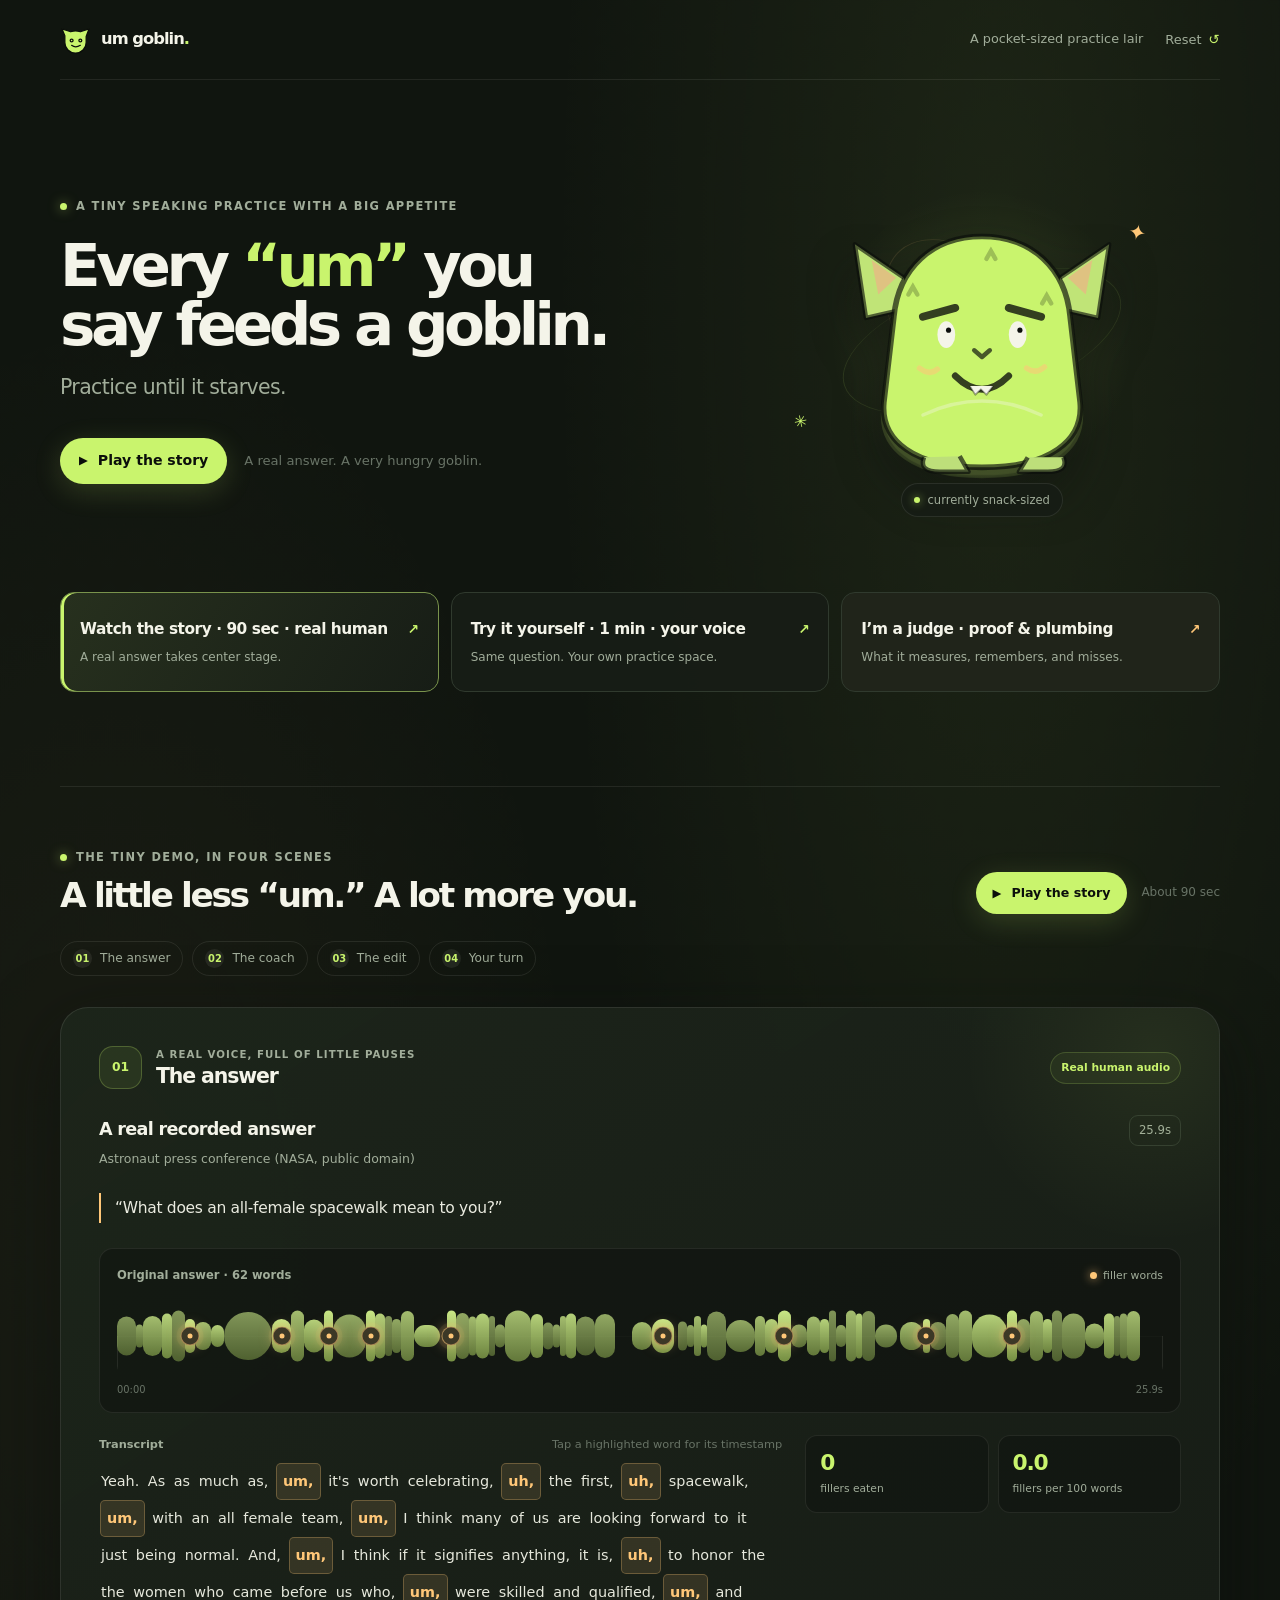
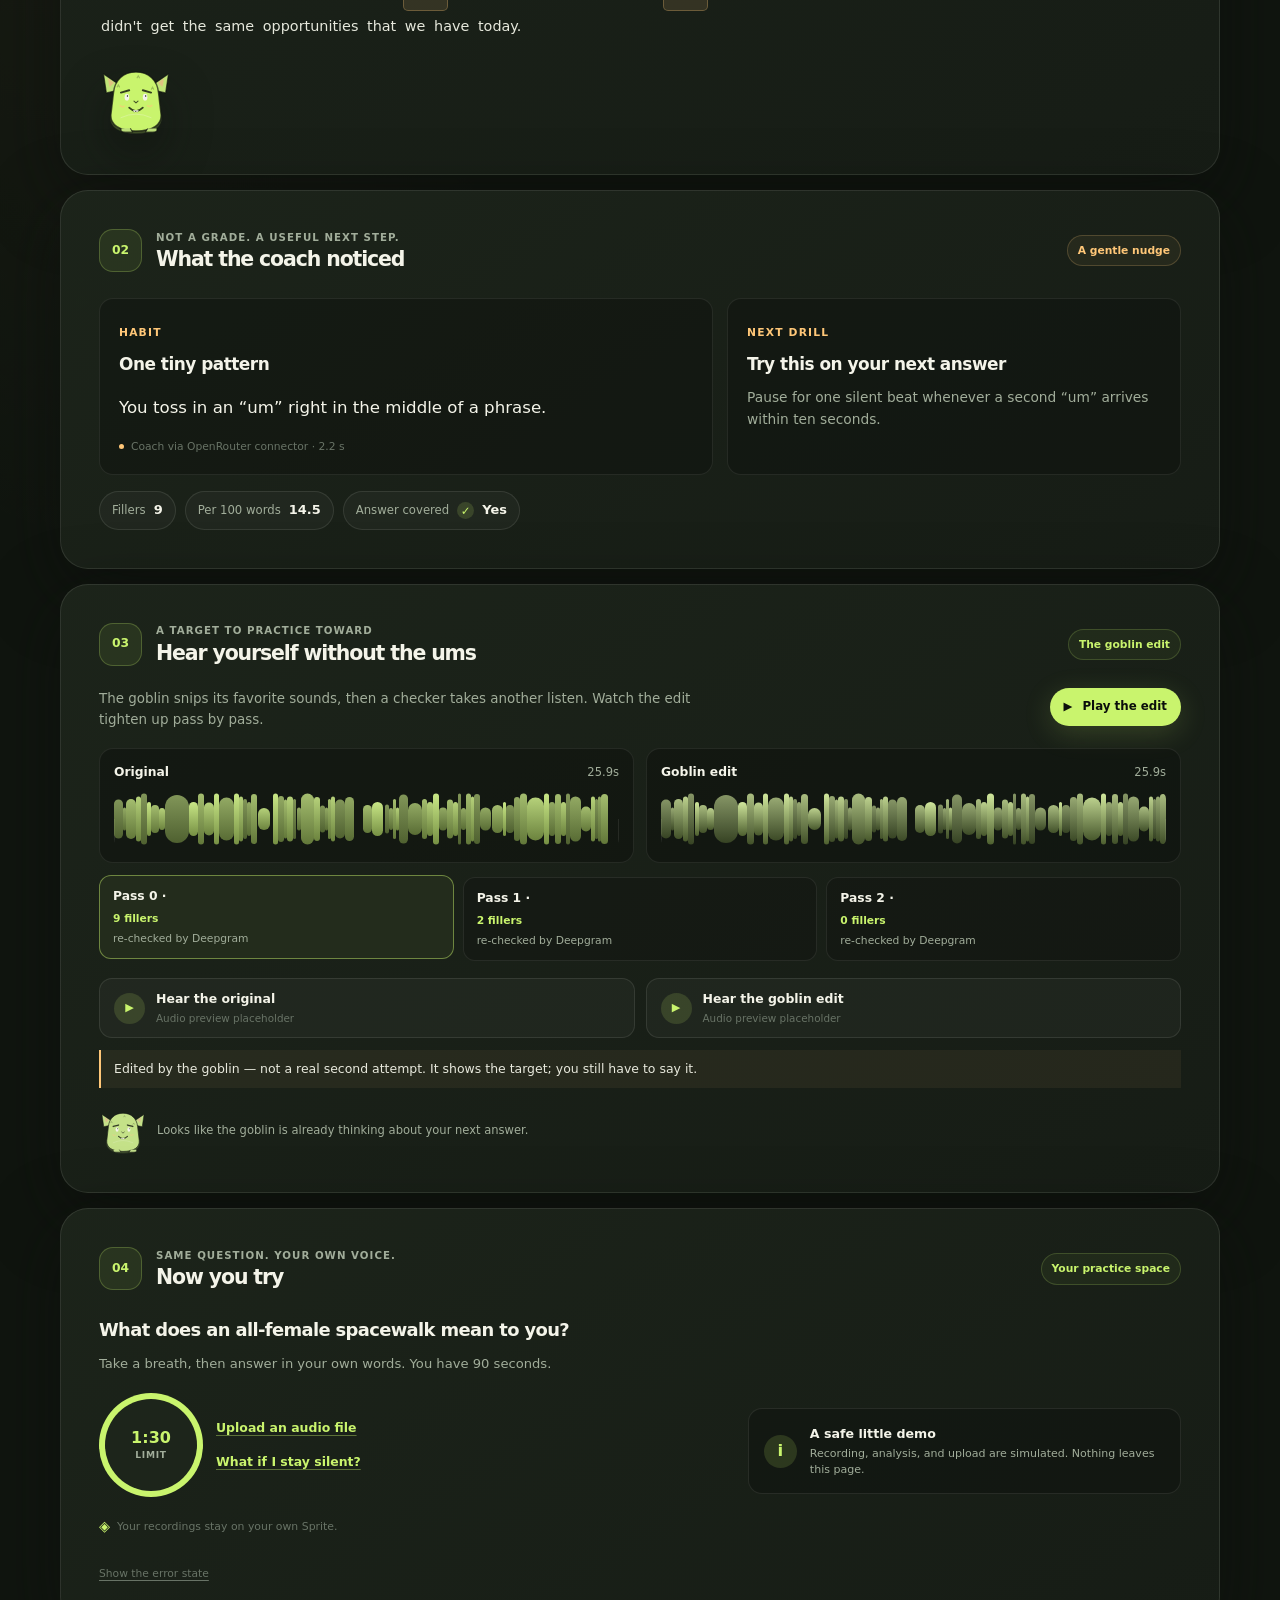
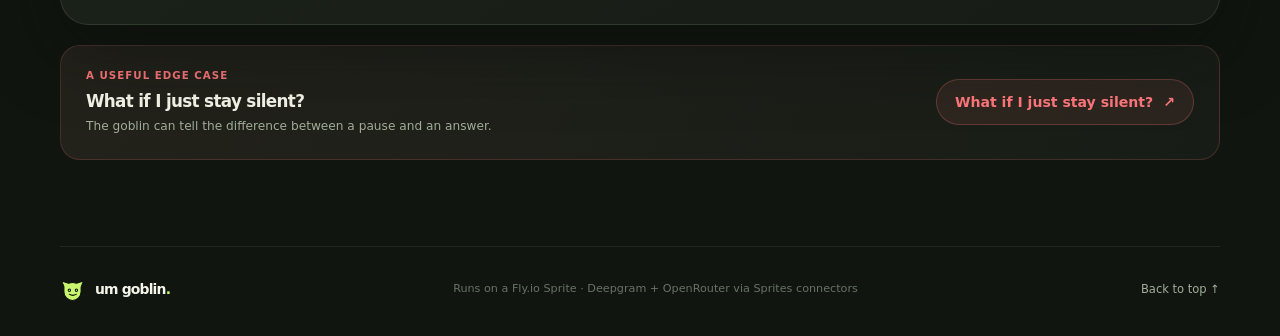
==== commit 0441642e: "Import v0 UI as-is (generated by v0, unmodified)" ====
--- a/public/index.html
+++ b/public/index.html
@@ -7,7 +7,6 @@
     <meta name="description" content="A tiny speaking practice with a big appetite. Feed the goblin your filler words, then practice until it starves." />
     <title>Um Goblin — speaking practice with a big appetite</title>
     <link rel="stylesheet" href="./styles.css" />
-    <script defer src="./take.js"></script>
     <script defer src="./app.js"></script>
   </head>
   <body class="ug-body">
@@ -65,15 +64,10 @@
             <h2 id="ug-story-title">A little less “um.” A lot more you.</h2>
           </div>
           <div class="ug-story-controls">
+            <button class="ug-button ug-button-primary ug-story-play" type="button" data-action="play-story"><span class="ug-play-icon" aria-hidden="true">▶</span> Play the story</button>
             <span class="ug-story-time" id="ug-story-time"></span>
           </div>
         </div>
-        <div class="ug-story-guide" id="ug-story-guide" hidden aria-live="polite">
-          <div class="ug-story-guide-top"><strong id="ug-story-progress">Scene 1/4</strong><div class="ug-story-progress-track" role="progressbar" aria-label="Story progress" aria-valuemin="1" aria-valuemax="4" aria-valuenow="1"><span id="ug-story-progress-fill"></span></div><div class="ug-story-guide-actions"><button class="ug-story-control" type="button" data-action="pause-story" id="ug-story-pause">Pause</button><button class="ug-story-control" type="button" data-action="skip-story">Skip story</button></div></div>
-          <p id="ug-story-caption">Listen: a real astronaut answer. Every glowing mark is an “um.”</p>
-          <div class="ug-story-guide-bottom"><button class="ug-story-control ug-story-control-next" type="button" data-action="next-story" id="ug-story-next">Next ›</button></div>
-        </div>
-        <div class="ug-story-end-actions" id="ug-story-end-actions" hidden><button class="ug-story-control" type="button" data-action="replay-story">↺ Watch again</button><button class="ug-story-control ug-story-control-next" type="button" data-action="try-now">🎙 Try it with your voice</button></div>
         <nav class="ug-scene-nav" aria-label="Story scenes">
           <a href="#ug-scene-take"><span class="ug-scene-nav-number" data-scene-number="0"></span><span>The answer</span></a>
           <a href="#ug-scene-coach"><span class="ug-scene-nav-number" data-scene-number="1"></span><span>The coach</span></a>
@@ -94,11 +88,10 @@
         <article class="ug-scene-card" id="ug-scene-edit" aria-labelledby="ug-edit-title">
           <div class="ug-scene-heading"><span class="ug-scene-index" data-scene-number="2"></span><div><p class="ug-kicker">A target to practice toward</p><h3 id="ug-edit-title">Hear yourself without the ums</h3></div><span class="ug-scene-tag">The goblin edit</span></div>
           <div id="ug-edit-content"></div>
-          <div class="ug-story-comparison" id="ug-story-comparison" hidden><strong id="ug-story-word-counts"></strong><p id="ug-story-changed-words"></p></div>
         </article>
 
         <article class="ug-scene-card ug-try-card" id="ug-scene-try" aria-labelledby="ug-try-title">
-          <div class="ug-scene-heading"><span class="ug-scene-index" data-scene-number="3"></span><div><p class="ug-kicker">Your own words. Your own voice.</p><h3 id="ug-try-title">Now you try</h3></div><span class="ug-scene-tag ug-scene-tag-lime">Your practice space</span></div>
+          <div class="ug-scene-heading"><span class="ug-scene-index" data-scene-number="3"></span><div><p class="ug-kicker">Same question. Your own voice.</p><h3 id="ug-try-title">Now you try</h3></div><span class="ug-scene-tag ug-scene-tag-lime">Your practice space</span></div>
           <div id="ug-try-content"></div>
         </article>
 
@@ -109,19 +102,6 @@
         </section>
       </section>
     </main>
-
-    <div class="ug-eating-spotlight" id="ug-eating-spotlight" hidden aria-hidden="true">
-      <div class="ug-spotlight-shade"></div>
-      <div class="ug-spotlight-content">
-        <p class="ug-spotlight-kicker">THE GOBLIN’S BIG MOMENT</p>
-        <div class="ug-spotlight-goblin" id="ug-spotlight-goblin"></div>
-        <p class="ug-spotlight-caption" id="ug-spotlight-caption"></p>
-        <div class="ug-spotlight-transcript" id="ug-spotlight-transcript"></div>
-        <div class="ug-spotlight-controls"><button class="ug-story-control" type="button" data-action="pause-story">Pause</button><button class="ug-story-control" type="button" data-action="skip-story">Skip story</button><button class="ug-story-control" type="button" data-action="reset">Reset</button>
-        <button class="ug-story-control ug-spotlight-next" type="button" data-action="next-story">Next ›</button>
-        </div>
-      </div>
-    </div>
 
     <aside class="ug-judge-drawer" id="ug-judge-drawer" role="dialog" aria-modal="true" aria-labelledby="ug-judge-title" hidden>
       <div class="ug-drawer-backdrop" data-action="close-judge" tabindex="-1" aria-hidden="true"></div>
--- a/public/styles.css
+++ b/public/styles.css
@@ -112,7 +112,6 @@
 }
 .ug-headline-mark { color: var(--ug-lime); }
 .ug-hero-subtitle { margin: 0; color: var(--ug-muted); font-size: clamp(1.15rem, 1.6vw, 1.42rem); letter-spacing: -0.03em; }
-.ug-hero-explanation { max-width: 590px; margin: 17px 0 0; color: var(--ug-muted); font-size: 0.9rem; line-height: 1.65; }
 .ug-hero-actions { display: flex; flex-wrap: wrap; align-items: center; gap: 17px; margin-top: 34px; }
 .ug-hero-caption { color: var(--ug-dim); font-size: 0.82rem; }
 .ug-button {
@@ -162,8 +161,6 @@
 .ug-spot { fill: none; stroke: color-mix(in srgb, var(--ug-deep) 23%, transparent); stroke-width: 4; stroke-linecap: round; }
 .ug-goblin-art.ug-is-fed .ug-goblin-body { transform: scale(var(--ug-fed-scale, 1.08)); filter: saturate(1.12) drop-shadow(0 9px 0 color-mix(in srgb, var(--ug-lime) 32%, transparent)); }
 .ug-goblin-art.ug-is-fed .ug-mouth { d: path("M105 159q25 36 50 0"); }
-.ug-goblin-art.ug-audio-mouth-moving .ug-mouth { animation: ug-mouth-talk 180ms ease-in-out infinite alternate; }
-.ug-offline-label { display: inline-flex; margin: 0 0 14px; border: 1px solid color-mix(in srgb, var(--ug-amber) 44%, transparent); border-radius: 999px; padding: 6px 10px; color: var(--ug-amber); background: color-mix(in srgb, var(--ug-amber) 8%, transparent); font-size: 0.7rem; font-weight: 700; }
 .ug-art-caption { position: absolute; bottom: 4px; display: inline-flex; align-items: center; gap: 8px; border: 1px solid color-mix(in srgb, var(--ug-copy) 9%, transparent); border-radius: 999px; padding: 7px 12px; color: var(--ug-muted); background: color-mix(in srgb, var(--ug-panel) 85%, transparent); font-size: 0.72rem; }
 .ug-status-pip { width: 6px; height: 6px; border-radius: 50%; background: var(--ug-lime); box-shadow: 0 0 9px color-mix(in srgb, var(--ug-lime) 65%, transparent); }
 
@@ -188,26 +185,7 @@
 .ug-scene-nav a { display: inline-flex; align-items: center; gap: 8px; flex: 0 0 auto; border: 1px solid color-mix(in srgb, var(--ug-copy) 9%, transparent); border-radius: 999px; padding: 7px 12px; color: var(--ug-muted); font-size: 0.76rem; text-decoration: none; transition: border-color 180ms ease, color 180ms ease, background 180ms ease; }
 .ug-scene-nav a:hover { border-color: color-mix(in srgb, var(--ug-lime) 40%, transparent); color: var(--ug-copy); }
 .ug-scene-nav-number { display: grid; width: 19px; height: 19px; place-items: center; border-radius: 50%; background: color-mix(in srgb, var(--ug-copy) 8%, transparent); color: var(--ug-lime); font-size: 0.62rem; font-weight: 780; }
-.ug-story-guide { position: sticky; z-index: 35; top: 8px; margin: 0 0 16px; border: 1px solid color-mix(in srgb, var(--ug-lime) 32%, var(--ug-line)); border-radius: var(--ug-radius-md); padding: 16px 20px; background: color-mix(in srgb, var(--ug-panel-raised) 94%, transparent); box-shadow: var(--ug-shadow); backdrop-filter: blur(14px); }
-.ug-story-guide[hidden] { display: none; }
-.ug-story-guide-top, .ug-story-guide-actions { display: flex; align-items: center; gap: 10px; }
-.ug-story-guide-top { justify-content: space-between; color: var(--ug-lime); font-size: 0.72rem; font-weight: 750; letter-spacing: 0.04em; text-transform: uppercase; }
-.ug-story-progress-track { flex: 1; height: 4px; max-width: 280px; overflow: hidden; border-radius: 999px; background: color-mix(in srgb, var(--ug-copy) 12%, transparent); }
-.ug-story-progress-track span { display: block; width: 25%; height: 100%; border-radius: inherit; background: var(--ug-lime); transition: width 300ms ease; }
-.ug-story-guide-actions { text-transform: none; letter-spacing: 0; }
-.ug-story-control { border: 1px solid var(--ug-line); border-radius: 999px; padding: 6px 11px; color: var(--ug-copy); background: var(--ug-panel); font-size: 0.72rem; cursor: pointer; }
-.ug-story-control:hover { border-color: var(--ug-lime); }
-.ug-story-control:disabled { opacity: 0.55; cursor: default; }
-.ug-story-guide p { margin: 12px 0 0; color: var(--ug-copy); font-size: clamp(1rem, 1.8vw, 1.35rem); font-weight: 650; line-height: 1.35; letter-spacing: -0.025em; }
-.ug-story-guide-bottom { display: flex; justify-content: flex-end; margin-top: 12px; }
-.ug-story-guide-bottom > span { flex: 1; }
-.ug-story-control-next { border-color: color-mix(in srgb, var(--ug-lime) 45%, var(--ug-line)); color: var(--ug-deep); background: var(--ug-lime); font-weight: 750; }
-.ug-story-comparison { margin-top: 14px; border: 1px solid color-mix(in srgb, var(--ug-lime) 30%, var(--ug-line)); border-radius: 12px; padding: 14px 16px; background: color-mix(in srgb, var(--ug-lime) 7%, var(--ug-panel)); }
-.ug-story-comparison[hidden] { display: none; }
-.ug-story-comparison strong { display: block; color: var(--ug-copy); font-size: clamp(1.05rem, 2vw, 1.5rem); line-height: 1.35; letter-spacing: -0.035em; }
-.ug-story-comparison p { margin: 8px 0 0; color: var(--ug-lime); font-size: 0.82rem; font-weight: 650; line-height: 1.5; overflow-wrap: anywhere; }
 .ug-scene-card { position: relative; margin-top: 15px; border: 1px solid color-mix(in srgb, var(--ug-copy) 10%, transparent); border-radius: var(--ug-radius-xl); padding: clamp(22px, 3.1vw, 38px); background: linear-gradient(148deg, color-mix(in srgb, var(--ug-panel-raised) 96%, transparent), color-mix(in srgb, var(--ug-panel) 98%, transparent)); box-shadow: var(--ug-shadow); scroll-margin-top: 24px; }
-.ug-scene-card.ug-scene-current { border-color: color-mix(in srgb, var(--ug-lime) 42%, var(--ug-line)); box-shadow: var(--ug-shadow), 0 0 0 1px color-mix(in srgb, var(--ug-lime) 12%, transparent); }
 .ug-scene-answer { overflow: hidden; }
 .ug-scene-answer::before { position: absolute; top: -150px; right: -130px; width: 390px; height: 390px; pointer-events: none; border-radius: 50%; background: radial-gradient(circle, color-mix(in srgb, var(--ug-lime) 7%, transparent), transparent 69%); content: ""; }
 .ug-scene-heading { position: relative; z-index: 1; display: flex; align-items: center; gap: 14px; margin-bottom: 26px; }
@@ -228,8 +206,6 @@
 .ug-wave-legend { display: inline-flex; align-items: center; gap: 6px; color: var(--ug-muted); font-size: 0.68rem; }
 .ug-wave-legend-dot { width: 7px; height: 7px; border-radius: 50%; background: var(--ug-amber); box-shadow: 0 0 10px color-mix(in srgb, var(--ug-amber) 80%, transparent); }
 .ug-wave { position: relative; height: 78px; overflow: hidden; border-radius: 9px; background: linear-gradient(180deg, transparent 49.5%, color-mix(in srgb, var(--ug-copy) 9%, transparent) 50%, transparent 50.8%); }
-.ug-playback-cursor { position: absolute; z-index: 3; top: 5px; bottom: 5px; left: 0; width: 2px; background: var(--ug-copy); box-shadow: 0 0 8px color-mix(in srgb, var(--ug-copy) 80%, transparent); pointer-events: none; }
-.ug-playback-cursor::before { position: absolute; top: -2px; left: -3px; width: 8px; height: 8px; border-radius: 50%; background: var(--ug-copy); content: ""; }
 .ug-wave::before, .ug-wave::after { position: absolute; top: 50%; width: 1px; height: 62%; background: color-mix(in srgb, var(--ug-copy) 9%, transparent); content: ""; }
 .ug-wave::before { left: 0; }
 .ug-wave::after { right: 0; }
@@ -241,24 +217,6 @@
 .ug-filler-marker:hover, .ug-filler-marker:focus-visible { transform: translate(-50%, -50%) scale(1.28); outline: 2px solid var(--ug-amber); outline-offset: 2px; }
 .ug-filler-marker.ug-marker-eaten { opacity: 0; transform: translate(-50%, -50%) scale(0.35); }
 .ug-fly-snack { position: fixed; z-index: 120; width: 13px; height: 13px; border: 2px solid color-mix(in srgb, var(--ug-amber) 72%, var(--ug-copy)); border-radius: 50%; background: var(--ug-amber); box-shadow: 0 0 16px color-mix(in srgb, var(--ug-amber) 80%, transparent); pointer-events: none; }
-.ug-eating-spotlight[hidden] { display: none; }
-.ug-eating-spotlight { position: fixed; z-index: 120; inset: 0; display: grid; place-items: center; overflow: auto; padding: 24px; }
-.ug-spotlight-shade { position: fixed; inset: 0; background: color-mix(in srgb, var(--ug-deep) 92%, transparent); backdrop-filter: blur(7px); animation: ug-fade-in 220ms ease both; }
-.ug-spotlight-content { position: relative; z-index: 1; display: flex; width: min(980px, 100%); max-height: 100%; flex-direction: column; align-items: center; overflow: auto; border: 1px solid color-mix(in srgb, var(--ug-lime) 24%, var(--ug-line)); border-radius: 24px; padding: clamp(17px, 3vw, 30px); background: color-mix(in srgb, var(--ug-night) 84%, transparent); box-shadow: 0 30px 100px color-mix(in srgb, var(--ug-deep) 80%, transparent); animation: ug-spotlight-pop 320ms cubic-bezier(.2,.8,.2,1) both; }
-.ug-spotlight-kicker { margin: 0; color: var(--ug-lime); font-size: 0.68rem; font-weight: 800; letter-spacing: .14em; }
-.ug-spotlight-goblin { display: grid; width: 100%; min-height: 210px; place-items: center; }
-.ug-spotlight-goblin-art { width: min(430px, 78vw); filter: drop-shadow(0 24px 36px color-mix(in srgb, var(--ug-lime) 24%, transparent)); transform: scale(var(--ug-spotlight-scale, 1)); transition: transform 260ms cubic-bezier(.2,1.3,.4,1); }
-.ug-spotlight-goblin-art .ug-goblin-body { transform: scale(1.04); }
-.ug-spotlight-caption { margin: 0 0 12px; color: var(--ug-copy); font-size: clamp(1rem, 2vw, 1.3rem); font-weight: 730; text-align: center; }
-.ug-spotlight-transcript { width: 100%; max-height: 25vh; overflow: auto; border: 1px solid color-mix(in srgb, var(--ug-copy) 10%, transparent); border-radius: 14px; padding: 11px 15px; background: color-mix(in srgb, var(--ug-deep) 58%, transparent); }
-.ug-spotlight-transcript .ug-transcript { margin: 0; color: var(--ug-copy); font-size: clamp(.82rem, 1.3vw, 1rem); line-height: 2; }
-.ug-spotlight-transcript .ug-transcript-word.ug-is-filler { position: relative; z-index: 1; }
-.ug-spotlight-transcript .ug-transcript-word.ug-is-filler.ug-spotlight-pill-eaten { opacity: .28; text-decoration: line-through; filter: grayscale(1); transition: opacity .3s, filter .3s; }
-.ug-spotlight-transcript .ug-transcript-word.ug-is-filler.ug-spotlight-pill-target { box-shadow: 0 0 0 2px var(--ug-amber, #f2b84b), 0 0 18px rgba(242,184,75,.55); }
-.ug-pill-flyer { box-shadow: 0 0 22px rgba(242,184,75,.7); font-size: 1.15em; }
-.ug-chomp { animation: ug-chomp .36s ease-in-out; transform-origin: center; }
-@keyframes ug-chomp { 0%,100% { transform: scaleY(1); } 40% { transform: scaleY(1.9) scaleX(1.15); } 70% { transform: scaleY(.6); } }
-.ug-spotlight-next { align-self: flex-end; margin-top: 12px; border-color: color-mix(in srgb, var(--ug-lime) 45%, var(--ug-line)); color: var(--ug-deep); background: var(--ug-lime); font-weight: 750; }
 .ug-wave-scale { display: flex; justify-content: space-between; gap: 10px; margin-top: 7px; color: var(--ug-dim); font-size: 0.62rem; font-variant-numeric: tabular-nums; }
 .ug-wave-animate { animation: ug-wave-arrive 450ms ease both; }
 .ug-take-bottom { display: grid; grid-template-columns: minmax(0, 1fr) minmax(200px, 0.55fr); gap: 23px; align-items: start; margin-top: 22px; }
@@ -296,7 +254,6 @@
 .ug-edit-play { min-height: 38px; flex: 0 0 auto; padding: 8px 13px; font-size: 0.74rem; }
 .ug-edit-wave-grid { display: grid; grid-template-columns: 1fr 1fr; gap: 12px; }
 .ug-edit-wave-card { border: 1px solid color-mix(in srgb, var(--ug-copy) 8%, transparent); border-radius: var(--ug-radius-md); padding: 14px; background: color-mix(in srgb, var(--ug-deep) 42%, transparent); }
-.ug-edit-wave-card.ug-ab-active { border-color: color-mix(in srgb, var(--ug-lime) 60%, transparent); background: color-mix(in srgb, var(--ug-lime) 7%, var(--ug-deep)); box-shadow: 0 0 0 2px color-mix(in srgb, var(--ug-lime) 12%, transparent); }
 .ug-edit-wave-head { display: flex; justify-content: space-between; align-items: center; gap: 8px; margin-bottom: 8px; }
 .ug-edit-wave-head strong { font-size: 0.77rem; }
 .ug-edit-duration { color: var(--ug-muted); font-size: 0.72rem; font-variant-numeric: tabular-nums; transition: color 250ms ease; }
@@ -314,14 +271,6 @@
 .ug-audio-copy { display: flex; flex-direction: column; line-height: 1.35; }
 .ug-audio-copy strong { font-size: 0.78rem; }
 .ug-audio-copy small { margin-top: 3px; color: var(--ug-dim); font-size: 0.65rem; }
-.ug-edit-listen { min-width: 0; }
-.ug-edit-warning { margin: 8px 2px 0; color: var(--ug-amber); font-size: .78rem; line-height: 1.5; overflow-wrap: anywhere; }
-.ug-manual-playback { display: flex; align-items: center; gap: 12px; justify-content: space-between; margin-top: 10px; color: var(--ug-muted); font-size: .73rem; }
-.ug-manual-playback span { min-width: 0; overflow-wrap: anywhere; }
-.ug-manual-playback button { flex: 0 0 auto; }
-.ug-result-play { margin-top: 12px; width: 100%; min-height: 52px; }
-.ug-spotlight-controls { display: flex; justify-content: flex-end; align-self: stretch; align-items: center; gap: 8px; margin-top: 12px; }
-.ug-spotlight-controls .ug-spotlight-next { margin: 0 0 0 auto; }
 .ug-edit-honesty { margin: 12px 0 0; border-left: 2px solid var(--ug-amber); padding: 9px 13px; color: color-mix(in srgb, var(--ug-copy) 85%, var(--ug-muted)); background: color-mix(in srgb, var(--ug-amber) 6%, transparent); font-size: 0.78rem; line-height: 1.55; }
 .ug-edit-mood { display: flex; align-items: center; gap: 10px; margin-top: 18px; color: var(--ug-muted); font-size: 0.72rem; }
 .ug-edit-mood .ug-goblin-art { width: 48px; flex: 0 0 48px; animation: none; filter: saturate(0.82); }
@@ -381,8 +330,6 @@
 .ug-judge-card h3 { margin: 0 0 7px; font-size: 0.98rem; letter-spacing: -0.035em; }
 .ug-judge-card > p { margin: 0; color: var(--ug-muted); font-size: 0.75rem; }
 .ug-judge-card .ug-button { min-height: 37px; margin-top: 14px; padding: 8px 13px; font-size: 0.73rem; }
-.ug-judge-pass-row { grid-template-columns: repeat(auto-fit, minmax(130px, 1fr)); margin-bottom: 0; }
-.ug-judge-pass-row .ug-pass-step { transform: none; }
 .ug-gate-error { display: flex; gap: 10px; margin-top: 13px; border: 1px solid color-mix(in srgb, var(--ug-blocked) 25%, transparent); border-radius: 11px; padding: 12px; color: var(--ug-blocked); background: color-mix(in srgb, var(--ug-blocked) 7%, transparent); font-size: 0.73rem; line-height: 1.5; }
 .ug-gate-error[hidden] { display: none; }
 .ug-gate-status { flex: 0 0 auto; font-weight: 790; font-variant-numeric: tabular-nums; }
@@ -452,23 +399,6 @@
   .ug-entry-title { font-size: 0.88rem; }
   .ug-story-shell { padding-top: 42px; }
   .ug-story-heading { align-items: flex-start; flex-direction: column; gap: 16px; margin-bottom: 19px; }
-  .ug-story-guide { top: 4px; padding: 7px 9px; max-height: 12svh; overflow: hidden; }
-  .ug-story-guide-top { flex-wrap: nowrap; gap: 4px; padding-right: 50px; font-size: .62rem; }
-  .ug-story-progress-track { max-width: 35px; min-width: 8px; }
-  .ug-story-guide-actions { gap: 4px; }
-  .ug-story-guide .ug-story-control { padding: 5px 7px; font-size: .65rem; }
-  .ug-story-guide p { margin-top: 5px; font-size: .78rem; display: -webkit-box; -webkit-line-clamp: 1; -webkit-box-orient: vertical; overflow: hidden; }
-  .ug-story-guide-bottom { position: absolute; right: 9px; top: 7px; margin: 0; }
-  .ug-story-comparison { padding: 12px; }
-  .ug-story-comparison strong { font-size: 1.02rem; }
-  .ug-story-comparison p { font-size: 0.73rem; }
-  .ug-eating-spotlight { padding: 10px; }
-  .ug-spotlight-content { border-radius: 18px; padding: 15px 12px; }
-  .ug-spotlight-goblin { min-height: 140px; }
-  .ug-spotlight-goblin-art { width: min(250px, 72vw); }
-  .ug-spotlight-caption { margin-bottom: 8px; }
-  .ug-spotlight-transcript { max-height: 43vh; padding: 8px 10px; }
-  .ug-spotlight-next { min-height: 38px; }
   .ug-story-heading h2 { font-size: 1.9rem; }
   .ug-story-controls { width: 100%; justify-content: space-between; }
   .ug-scene-nav { margin-right: -14px; padding-right: 14px; }
@@ -537,20 +467,3 @@
   *, *::before, *::after { scroll-behavior: auto !important; animation-duration: 0.01ms !important; animation-iteration-count: 1 !important; transition-duration: 0.01ms !important; }
   html { scroll-behavior: auto; }
 }
-
-@keyframes ug-mouth-talk {
-  from { d: path("M106 164q24 24 48 0"); }
-  to { d: path("M106 164q24 38 48 0"); }
-}
-@keyframes ug-spotlight-pop { from { opacity: 0; transform: translateY(12px) scale(.96); } to { opacity: 1; transform: translateY(0) scale(1); } }
-
-.ug-story-end-actions { display: flex; gap: .6rem; flex-wrap: wrap; justify-content: flex-end; }
-.ug-story-end-actions[hidden] { display: none; }
-
-.ug-dropzone { display: flex; align-items: center; gap: .75rem; padding: .9rem 1rem; border: 1.5px dashed rgba(200,240,110,.45); border-radius: 14px; cursor: pointer; transition: border-color .2s, background .2s, transform .2s; max-width: 30rem; }
-.ug-dropzone:hover, .ug-dropzone:focus-within { border-color: rgba(200,240,110,.85); background: rgba(200,240,110,.06); }
-.ug-dropzone-active { border-color: #c8f06e; border-style: solid; background: rgba(200,240,110,.12); transform: scale(1.02); }
-.ug-dropzone-icon { font-size: 1.4rem; color: #c8f06e; }
-.ug-dropzone-copy { display: flex; flex-direction: column; gap: .2rem; }
-.ug-dropzone-copy small { opacity: .7; font-size: .8rem; }
-@media (prefers-reduced-motion: reduce) { .ug-dropzone-active { transform: none; } }
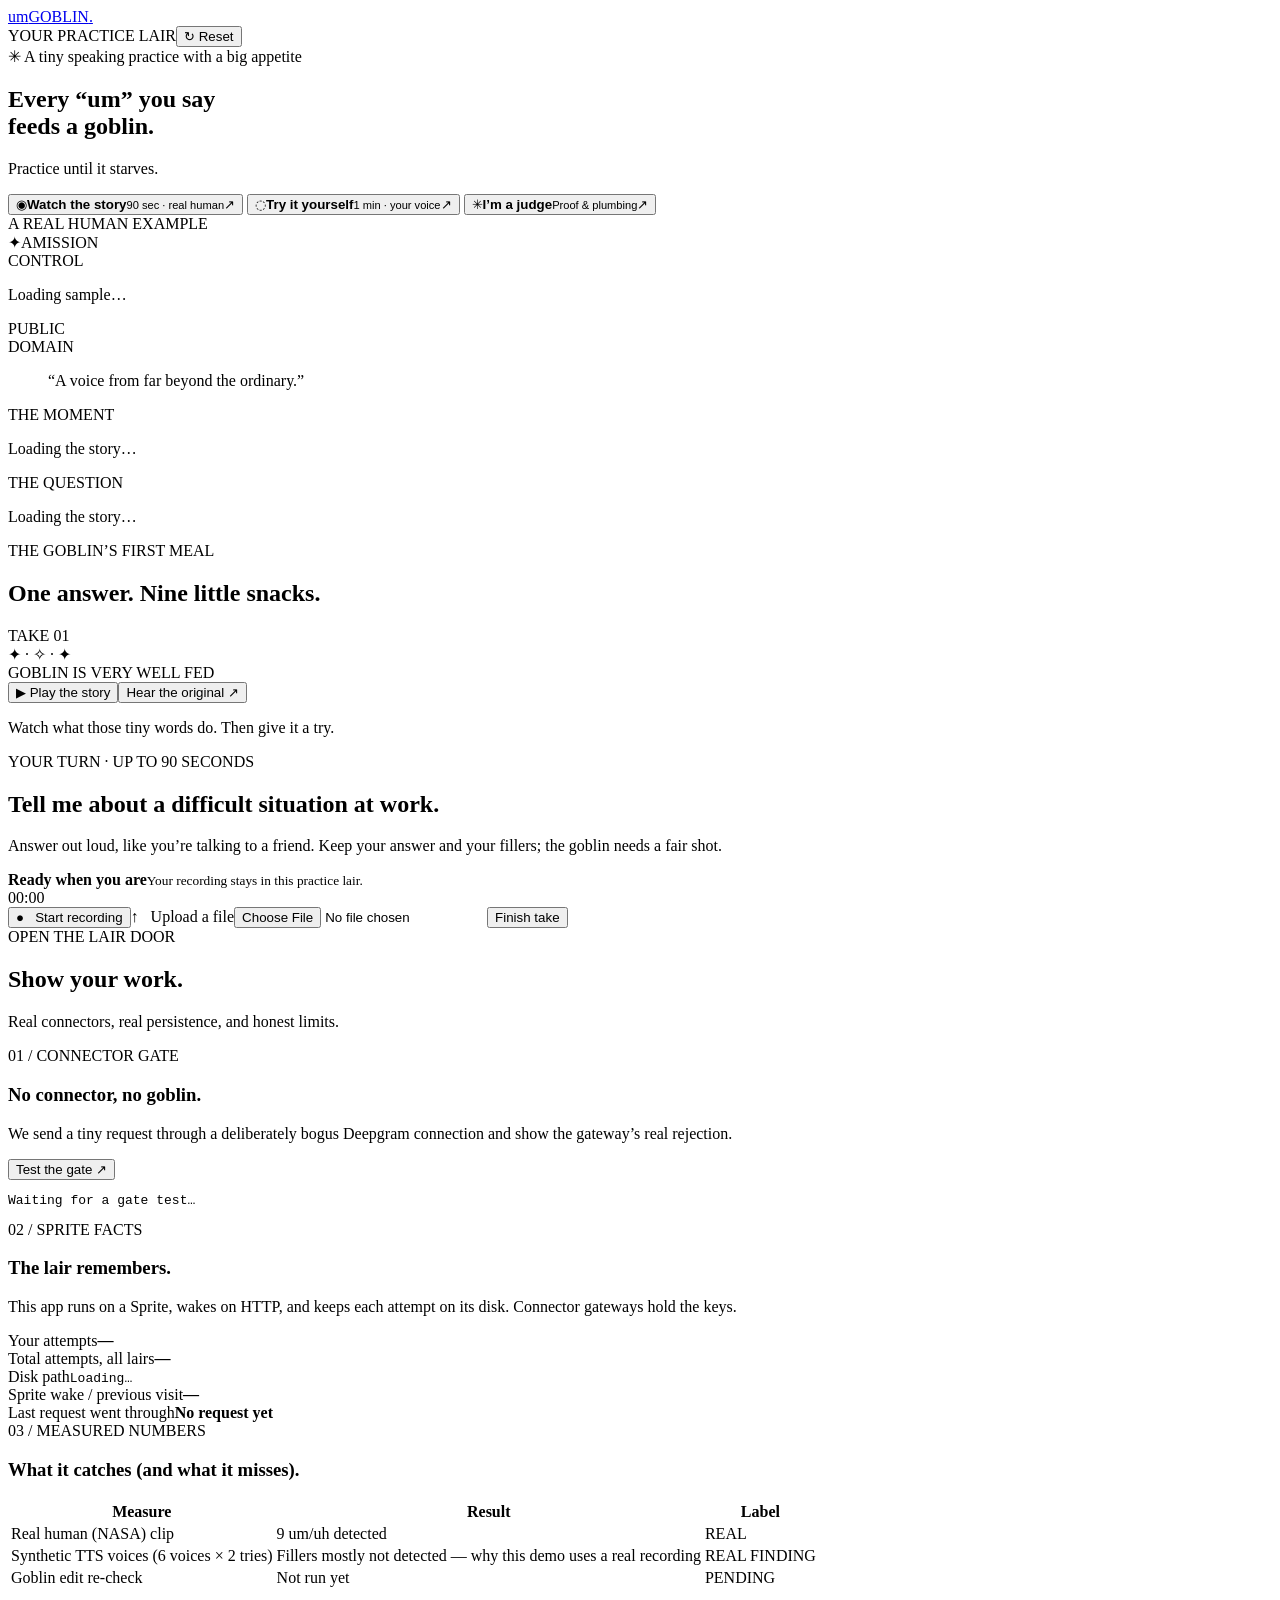
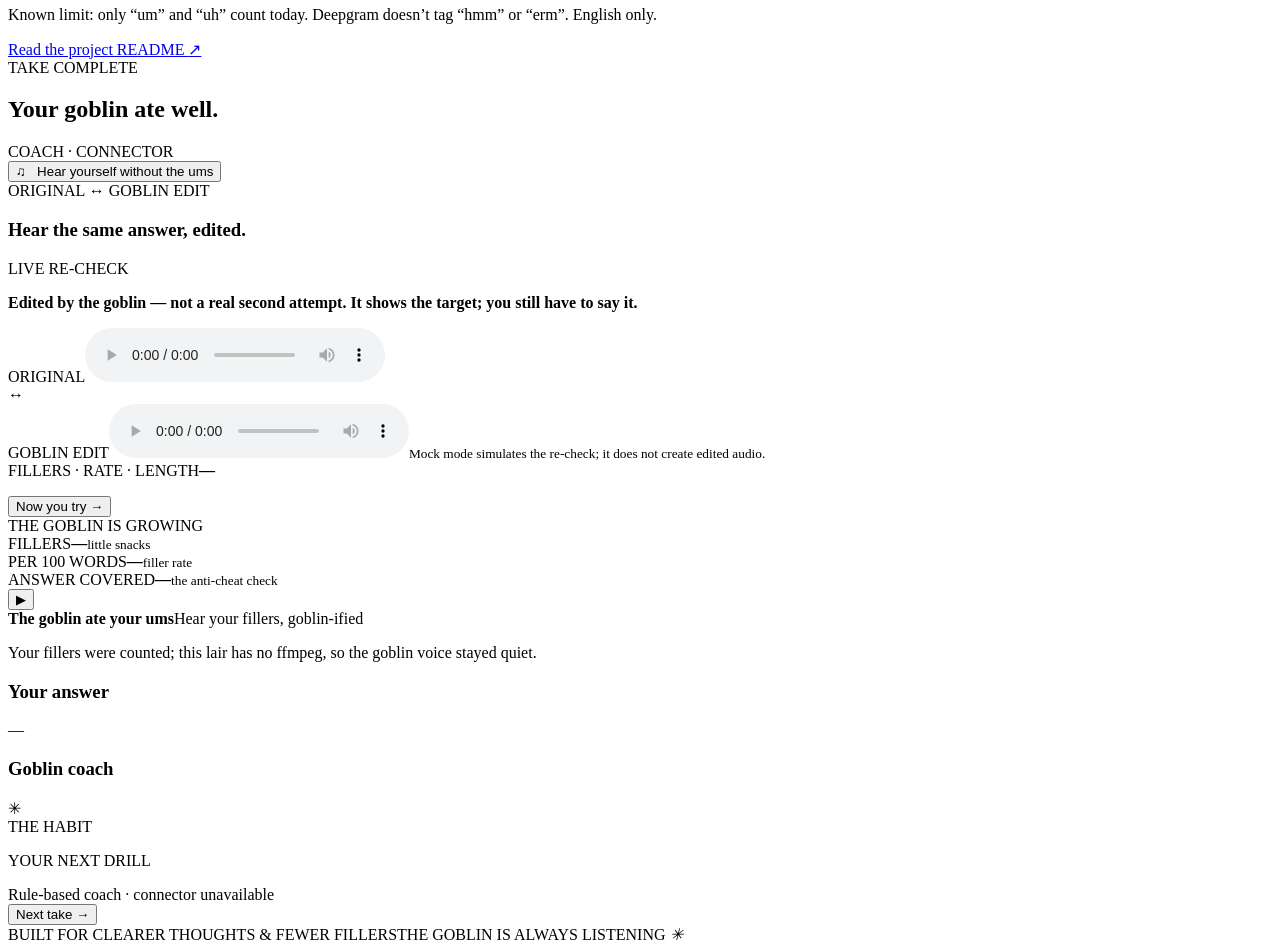
==== commit 11c94bbd: "Um Goblin pipeline: Deepgram + OpenRouter via Sprites connectors, goblin voice, goblin edit with re-" ====
--- a/public/index.html
+++ b/public/index.html
@@ -1,121 +1,86 @@
 <!doctype html>
 <html lang="en">
-  <head>
-    <meta charset="utf-8" />
-    <meta name="viewport" content="width=device-width, initial-scale=1" />
-    <meta name="theme-color" content="#111610" />
-    <meta name="description" content="A tiny speaking practice with a big appetite. Feed the goblin your filler words, then practice until it starves." />
-    <title>Um Goblin — speaking practice with a big appetite</title>
-    <link rel="stylesheet" href="./styles.css" />
-    <script defer src="./app.js"></script>
-  </head>
-  <body class="ug-body">
-    <a class="ug-skip-link" href="#ug-main">Skip to the story</a>
-    <header class="ug-topbar">
-      <a class="ug-brand" href="#top" aria-label="Um Goblin home">
-        <span class="ug-brand-mark" aria-hidden="true">
-          <svg viewBox="0 0 32 32" role="presentation"><path d="M5 12 2 5l9 3a15 15 0 0 1 10 0l9-3-3 8v6a11 11 0 0 1-22 0z"/><circle cx="12" cy="17" r="1.5"/><circle cx="21" cy="17" r="1.5"/><path d="M12 22q4 3 9 0"/></svg>
-        </span>
-        <span class="ug-brand-word">um goblin<span class="ug-brand-period">.</span></span>
-      </a>
-      <div class="ug-topbar-right">
-        <span class="ug-topbar-note">A pocket-sized practice lair</span>
-        <button class="ug-reset-button" type="button" data-action="reset">Reset <span aria-hidden="true">↺</span></button>
-      </div>
+<head>
+  <meta charset="utf-8"><meta name="viewport" content="width=device-width,initial-scale=1">
+  <meta name="theme-color" content="#121411"><title>Um Goblin — feed fewer fillers</title>
+  <link rel="stylesheet" href="/style.css">
+</head>
+<body>
+  <div class="shell">
+    <header class="topbar">
+      <a class="brand" href="/" aria-label="Um Goblin home"><span class="brand-mark">u<span>m</span></span><span>GOBLIN<span class="brand-dot">.</span></span></a>
+      <div class="top-actions"><span class="live-pill"><i></i> YOUR PRACTICE LAIR</span><button id="reset" class="quiet-button" type="button">↻ <span>Reset</span></button></div>
     </header>
 
-    <main id="ug-main" class="ug-main">
-      <section id="top" class="ug-hero" aria-labelledby="ug-hero-title">
-        <div class="ug-hero-copy" id="ug-hero-copy"></div>
-        <div class="ug-hero-art-wrap" aria-label="An original green goblin, ready for a snack">
-          <div class="ug-art-orbit ug-art-orbit-one"></div>
-          <div class="ug-art-orbit ug-art-orbit-two"></div>
-          <span class="ug-art-spark ug-art-spark-one" aria-hidden="true">✦</span>
-          <span class="ug-art-spark ug-art-spark-two" aria-hidden="true">✳</span>
-          <div class="ug-goblin-art ug-goblin-hero" id="ug-hero-goblin" aria-hidden="true">
-            <svg viewBox="0 0 260 265" role="presentation" class="ug-goblin-svg">
-              <path class="ug-ear" d="M60 76 16 46l10 66 39-9M200 76l44-30-10 66-39-9" />
-              <path class="ug-ear-inner" d="m53 76-22-16 6 31m170-15 22-16-6 31" />
-              <path class="ug-goblin-body" d="M51 111c4-43 34-72 79-72s75 29 79 72l9 77c3 34-27 58-88 58s-91-24-88-58z" />
-              <path class="ug-brow" d="m77 111 29-8m48 0 29 8" />
-              <ellipse class="ug-eye" cx="98" cy="127" rx="8" ry="12" />
-              <ellipse class="ug-eye" cx="162" cy="127" rx="8" ry="12" />
-              <circle class="ug-eye-glint" cx="100" cy="123" r="2.3" />
-              <circle class="ug-eye-glint" cx="164" cy="123" r="2.3" />
-              <path class="ug-nose" d="m123 141 7 6 7-6" />
-              <path class="ug-mouth" id="ug-hero-mouth" d="M106 164q24 24 48 0" />
-              <path class="ug-tooth" d="m119 173 5 8 5-5 5 5 6-8" />
-              <path class="ug-cheek" d="M74 157q9 7 16 1m80-1q8 6 16-1" />
-              <path class="ug-tummy" d="M77 199q53-25 106 0" />
-              <path class="ug-foot" d="M78 237q-5 13 14 13h26l-8-14m61 1-8 13h26q19 0 14-13" />
-              <path class="ug-spot" d="m64 91 4-7 4 7m112 8 4-7 4 7m-58-40 4-7 4 7" />
-            </svg>
-          </div>
-          <div class="ug-art-caption"><span class="ug-status-pip"></span> currently snack-sized</div>
+    <main>
+      <section class="intro">
+        <div class="eyebrow"><span class="eyebrow-star">✳</span> A tiny speaking practice with a big appetite</div>
+        <h1>Every “um” you say<br><span>feeds a goblin.</span></h1>
+        <p class="promise">Practice until it starves.</p>
+      </section>
+
+      <nav class="entrances" aria-label="Choose your path">
+        <button class="entrance active" data-mode="story"><span class="entrance-icon">◉</span><span><b>Watch the story</b><small>90 sec · real human</small></span><span class="entrance-arrow">↗</span></button>
+        <button class="entrance" data-mode="try"><span class="entrance-icon">◌</span><span><b>Try it yourself</b><small>1 min · your voice</small></span><span class="entrance-arrow">↗</span></button>
+        <button class="entrance" data-mode="judge"><span class="entrance-icon">✳</span><span><b>I’m a judge</b><small>Proof &amp; plumbing</small></span><span class="entrance-arrow">↗</span></button>
+      </nav>
+
+      <section id="story" class="mode-panel">
+        <div class="story-layout">
+          <article class="person-card">
+            <div class="card-kicker"><span class="tiny-dot"></span> A REAL HUMAN EXAMPLE</div>
+            <div class="person-portrait" aria-hidden="true"><span class="orbit orbit-one"></span><span class="orbit orbit-two"></span><span class="portrait-star">✦</span><span class="portrait-initial">A</span><span class="portrait-caption">MISSION<br>CONTROL</span></div>
+            <div class="person-meta"><div><p id="speaker" class="speaker">Loading sample…</p><p id="source" class="source"></p></div><span class="public-badge">PUBLIC<br>DOMAIN</span></div>
+            <blockquote>“<span id="quote">A voice from far beyond the ordinary.</span>”</blockquote>
+            <div class="situation"><span>THE MOMENT</span><p id="story-situation">Loading the story…</p><span class="question-label">THE QUESTION</span><p id="story-question">Loading the story…</p></div>
+          </article>
+          <article class="story-stage">
+            <div class="stage-head"><div><div class="card-kicker">THE GOBLIN’S FIRST MEAL</div><h2>One answer. Nine little snacks.</h2></div><span class="take-number">TAKE 01</span></div>
+            <div class="goblin-scene" id="goblin-scene">
+              <div class="scene-glow"></div><div class="scene-stars">✦ <span>·</span> ✧ <span>·</span> ✦</div>
+              <um-goblin id="goblin" rate="14.5" aria-label="A hungry goblin"></um-goblin>
+              <div class="scene-caption"><span class="pulse"></span><span id="mood-label">GOBLIN IS VERY WELL FED</span></div>
+            </div>
+            <div class="story-actions"><button class="button primary" id="play-story"><span>▶</span> Play the story</button><button class="button secondary" id="hear-sample">Hear the original <span>↗</span></button></div>
+            <p class="quiet-note">Watch what those tiny words do. Then give it a try.</p>
+          </article>
         </div>
       </section>
 
-      <nav class="ug-entry-nav" id="ug-entry-cards" aria-label="Choose your way in"></nav>
+      <section id="try" class="mode-panel hidden">
+        <div class="practice-card"><div class="card-kicker"><span class="tiny-dot"></span> YOUR TURN · UP TO 90 SECONDS</div><h2 id="practice-question">Tell me about a difficult situation at work.</h2><p class="practice-sub">Answer out loud, like you’re talking to a friend. Keep your answer and your fillers; the goblin needs a fair shot.</p>
+          <div class="record-box"><div class="record-orb" id="record-orb"><span></span></div><div class="record-copy"><strong id="record-status">Ready when you are</strong><small id="record-hint">Your recording stays in this practice lair.</small></div><div class="timer" id="timer">00:00</div></div>
+          <div class="practice-actions"><button class="button primary" id="record">● &nbsp; Start recording</button><label class="button secondary upload-button">↑ &nbsp; Upload a file<input id="upload" type="file" accept="audio/*"></label><button class="button secondary hidden" id="stop-record">Finish take</button></div><div id="record-error" class="error-message" role="alert"></div>
+        </div>
+      </section>
 
-      <section class="ug-story-shell" id="ug-story" aria-labelledby="ug-story-title">
-        <div class="ug-story-heading">
-          <div>
-            <p class="ug-eyebrow"><span class="ug-eyebrow-dot"></span>The tiny demo, in four scenes</p>
-            <h2 id="ug-story-title">A little less “um.” A lot more you.</h2>
-          </div>
-          <div class="ug-story-controls">
-            <button class="ug-button ug-button-primary ug-story-play" type="button" data-action="play-story"><span class="ug-play-icon" aria-hidden="true">▶</span> Play the story</button>
-            <span class="ug-story-time" id="ug-story-time"></span>
-          </div>
+      <section id="judge" class="mode-panel hidden">
+        <div class="judge-head"><div class="card-kicker"><span class="tiny-dot"></span> OPEN THE LAIR DOOR</div><h2>Show your work.</h2><p>Real connectors, real persistence, and honest limits.</p></div>
+        <div class="judge-grid"><article class="proof-card gate-card"><span class="proof-number">01 / CONNECTOR GATE</span><h3>No connector, no goblin.</h3><p>We send a tiny request through a deliberately bogus Deepgram connection and show the gateway’s real rejection.</p><button class="button secondary" id="gate-test">Test the gate <span>↗</span></button><pre id="gate-result" class="gate-result">Waiting for a gate test…</pre></article>
+          <article class="proof-card"><span class="proof-number">02 / SPRITE FACTS</span><h3>The lair remembers.</h3><p>This app runs on a Sprite, wakes on HTTP, and keeps each attempt on its disk. Connector gateways hold the keys.</p><div class="fact-list"><div><span>Your attempts</span><b id="history-count">—</b></div><div><span>Total attempts, all lairs</span><b id="global-history-count">—</b></div><div><span>Disk path</span><code id="data-path">Loading…</code></div><div><span>Sprite wake / previous visit</span><b id="sleep-time">—</b></div><div><span>Last request went through</span><b id="last-request">No request yet</b></div></div></article>
+          <article class="proof-card wide-proof"><span class="proof-number">03 / MEASURED NUMBERS</span><h3>What it catches (and what it misses).</h3><div class="table-wrap"><table><thead><tr><th>Measure</th><th>Result</th><th>Label</th></tr></thead><tbody><tr><td>Real human (NASA) clip</td><td>9 um/uh detected</td><td><span class="tag real">REAL</span></td></tr><tr><td>Synthetic TTS voices (6 voices × 2 tries)</td><td>Fillers mostly not detected — why this demo uses a real recording</td><td><span class="tag real">REAL FINDING</span></td></tr><tr><td>Goblin edit re-check</td><td id="clean-measure">Not run yet</td><td><span id="clean-measure-tag" class="tag target">PENDING</span></td></tr></tbody></table></div><p class="limitation">Known limit: only “um” and “uh” count today. Deepgram doesn’t tag “hmm” or “erm”. English only.</p><a class="repo-link" href="/README.md">Read the project README <span>↗</span></a></article>
         </div>
-        <nav class="ug-scene-nav" aria-label="Story scenes">
-          <a href="#ug-scene-take"><span class="ug-scene-nav-number" data-scene-number="0"></span><span>The answer</span></a>
-          <a href="#ug-scene-coach"><span class="ug-scene-nav-number" data-scene-number="1"></span><span>The coach</span></a>
-          <a href="#ug-scene-edit"><span class="ug-scene-nav-number" data-scene-number="2"></span><span>The edit</span></a>
-          <a href="#ug-scene-try"><span class="ug-scene-nav-number" data-scene-number="3"></span><span>Your turn</span></a>
-        </nav>
+      </section>
 
-        <article class="ug-scene-card ug-scene-answer" id="ug-scene-take" aria-labelledby="ug-take-title">
-          <div class="ug-scene-heading"><span class="ug-scene-index" data-scene-number="0"></span><div><p class="ug-kicker">A real voice, full of little pauses</p><h3 id="ug-take-title">The answer</h3></div><span class="ug-scene-tag">Real human audio</span></div>
-          <div id="ug-take-content"></div>
-        </article>
-
-        <article class="ug-scene-card" id="ug-scene-coach" aria-labelledby="ug-coach-title">
-          <div class="ug-scene-heading"><span class="ug-scene-index" data-scene-number="1"></span><div><p class="ug-kicker">Not a grade. A useful next step.</p><h3 id="ug-coach-title">What the coach noticed</h3></div><span class="ug-scene-tag ug-scene-tag-amber">A gentle nudge</span></div>
-          <div id="ug-coach-content"></div>
-        </article>
-
-        <article class="ug-scene-card" id="ug-scene-edit" aria-labelledby="ug-edit-title">
-          <div class="ug-scene-heading"><span class="ug-scene-index" data-scene-number="2"></span><div><p class="ug-kicker">A target to practice toward</p><h3 id="ug-edit-title">Hear yourself without the ums</h3></div><span class="ug-scene-tag">The goblin edit</span></div>
-          <div id="ug-edit-content"></div>
-        </article>
-
-        <article class="ug-scene-card ug-try-card" id="ug-scene-try" aria-labelledby="ug-try-title">
-          <div class="ug-scene-heading"><span class="ug-scene-index" data-scene-number="3"></span><div><p class="ug-kicker">Same question. Your own voice.</p><h3 id="ug-try-title">Now you try</h3></div><span class="ug-scene-tag ug-scene-tag-lime">Your practice space</span></div>
-          <div id="ug-try-content"></div>
-        </article>
-
-        <section class="ug-silence-check" aria-labelledby="ug-silence-title">
-          <div class="ug-silence-copy"><p class="ug-kicker">A useful edge case</p><h3 id="ug-silence-title">What if I just stay silent?</h3><p>The goblin can tell the difference between a pause and an answer.</p></div>
-          <button class="ug-button ug-button-blocked" type="button" data-action="silence">What if I just stay silent? <span aria-hidden="true">↗</span></button>
-          <div class="ug-silence-result" id="ug-silence-result" hidden aria-live="polite"></div>
+      <section id="results" class="results hidden" aria-live="polite">
+        <div class="result-heading"><div><div class="card-kicker"><span class="tiny-dot"></span> TAKE COMPLETE</div><h2 id="result-title">Your goblin ate well.</h2></div><span id="coach-source" class="coach-source">COACH · CONNECTOR</span></div>
+        <div id="comparison" class="comparison hidden"></div>
+        <div class="clean-action-row"><button id="clean-action" class="button secondary">♫ &nbsp; Hear yourself without the ums</button><span id="clean-status" class="clean-status"></span></div>
+        <section id="clean-panel" class="clean-panel hidden" aria-live="polite">
+          <div class="clean-title"><div><div class="card-kicker"><span class="tiny-dot"></span> ORIGINAL ↔ GOBLIN EDIT</div><h3>Hear the same answer, edited.</h3></div><span id="clean-label" class="coach-source">LIVE RE-CHECK</span></div>
+          <p class="clean-disclaimer"><strong>Edited by the goblin — not a real second attempt. It shows the target; you still have to say it.</strong></p>
+          <div class="edit-players"><div class="edit-player"><span>ORIGINAL</span><audio id="original-audio" controls preload="none"></audio></div><div class="edit-arrow">↔</div><div class="edit-player"><span>GOBLIN EDIT</span><audio id="clean-audio" controls preload="none" disabled></audio><small id="clean-audio-note" class="hidden">Mock mode simulates the re-check; it does not create edited audio.</small></div></div>
+          <div id="clean-passes" class="clean-passes"></div>
+          <div class="clean-final"><div><span>FILLERS · RATE · LENGTH</span><b id="clean-comparison">—</b></div><p id="clean-transcript"></p></div>
+          <button id="now-you-try" class="button primary hidden">Now you try <span>→</span></button>
         </section>
+        <div class="result-grid"><div class="result-creature"><div class="result-goblin-wrap" id="result-goblin-wrap"><um-goblin id="result-goblin" rate="14.5" aria-hidden="true"></um-goblin><span class="creature-caption" id="creature-caption">THE GOBLIN IS GROWING</span></div><div class="stats"><div class="stat"><span>FILLERS</span><b id="stat-fillers">—</b><small>little snacks</small></div><div class="stat"><span>PER 100 WORDS</span><b id="stat-rate">—</b><small>filler rate</small></div><div class="stat"><span>ANSWER COVERED</span><b id="stat-covered">—</b><small>the anti-cheat check</small></div></div><div class="player hidden" id="goblin-player"><button id="play-goblin" aria-label="Play goblin voice">▶</button><div><b>The goblin ate your ums</b><span>Hear your fillers, goblin-ified</span></div><audio id="goblin-audio"></audio></div><p class="audio-missing hidden" id="audio-missing">Your fillers were counted; this lair has no ffmpeg, so the goblin voice stayed quiet.</p></div>
+          <div class="result-details"><article class="detail-card"><div class="detail-title"><h3>Your answer</h3><span id="word-count">—</span></div><div id="transcript" class="transcript"></div></article><article class="detail-card coach-card"><div class="detail-title"><h3>Goblin coach</h3><span class="coach-spark">✳</span></div><div class="habit-label">THE HABIT</div><p id="habit" class="habit"></p><div class="drill-label">YOUR NEXT DRILL</div><p id="drill" class="drill"></p><div id="goblin-line" class="goblin-line"></div><div id="covered-basis" class="covered-basis"></div><div id="fallback-note" class="fallback-note hidden">Rule-based coach · connector unavailable</div></article><button id="next-take" class="button primary next-take">Next take <span>→</span></button></div>
+        </div>
       </section>
+      <div id="toast" class="toast" role="status"></div>
     </main>
-
-    <aside class="ug-judge-drawer" id="ug-judge-drawer" role="dialog" aria-modal="true" aria-labelledby="ug-judge-title" hidden>
-      <div class="ug-drawer-backdrop" data-action="close-judge" tabindex="-1" aria-hidden="true"></div>
-      <div class="ug-drawer-panel">
-        <div class="ug-drawer-header"><div><p class="ug-eyebrow"><span class="ug-eyebrow-dot"></span>Proof &amp; plumbing</p><h2 id="ug-judge-title">Okay, judge away.</h2></div><button class="ug-icon-button" type="button" data-action="close-judge" aria-label="Close judge panel">×</button></div>
-        <div class="ug-judge-content" id="ug-judge-content"></div>
-      </div>
-    </aside>
-
-    <footer class="ug-footer">
-      <a class="ug-brand ug-footer-brand" href="#top"><span class="ug-brand-mark" aria-hidden="true"><svg viewBox="0 0 32 32" role="presentation"><path d="M5 12 2 5l9 3a15 15 0 0 1 10 0l9-3-3 8v6a11 11 0 0 1-22 0z"/><circle cx="12" cy="17" r="1.5"/><circle cx="21" cy="17" r="1.5"/><path d="M12 22q4 3 9 0"/></svg></span><span class="ug-brand-word">um goblin<span class="ug-brand-period">.</span></span></a>
-      <p>Runs on a Fly.io Sprite <span aria-hidden="true">·</span> Deepgram + OpenRouter via Sprites connectors</p>
-      <a class="ug-back-top" href="#top">Back to top ↑</a>
-    </footer>
-    <div class="ug-toast" id="ug-toast" role="status" aria-live="polite"></div>
-  </body>
-</html>
+    <footer><span>BUILT FOR CLEARER THOUGHTS &amp; FEWER FILLERS</span><span>THE GOBLIN IS ALWAYS LISTENING <i>✳</i></span></footer>
+  </div>
+  <script type="module" src="/app.js"></script>
+</body></html>
